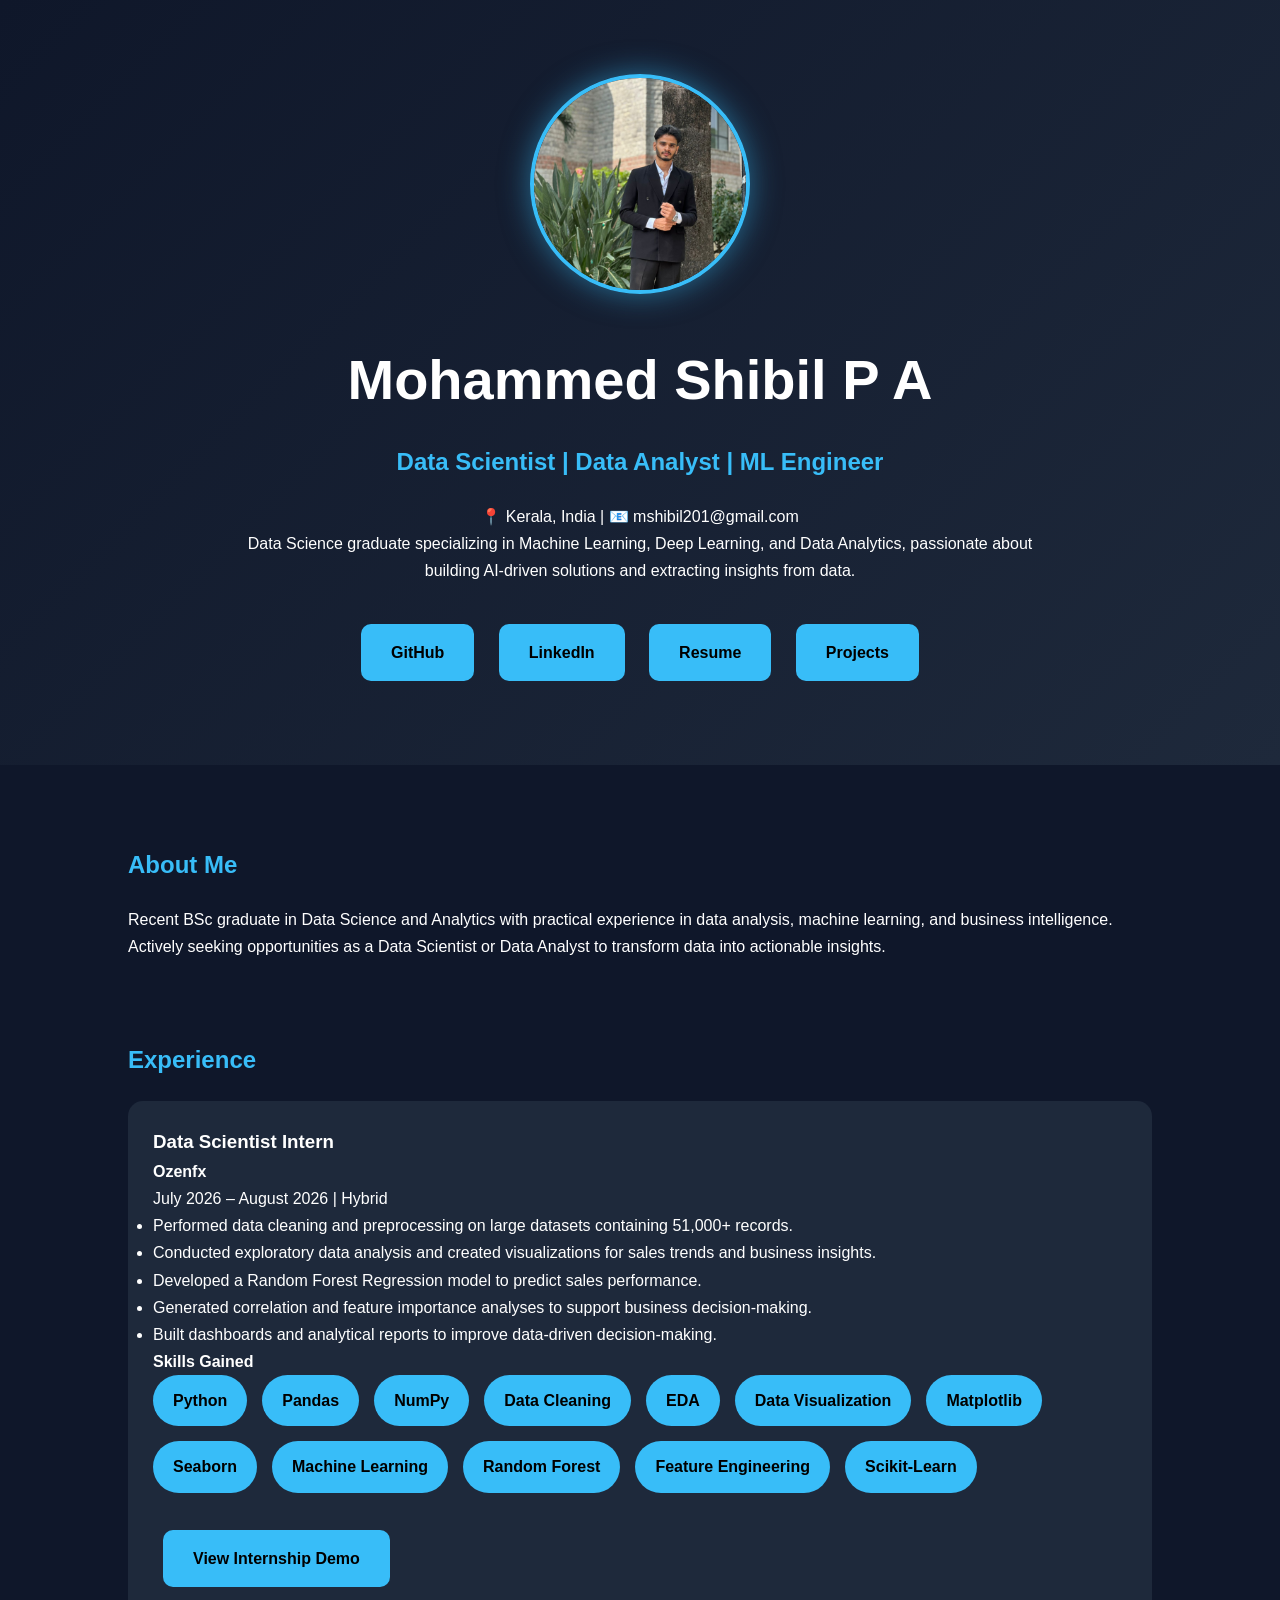
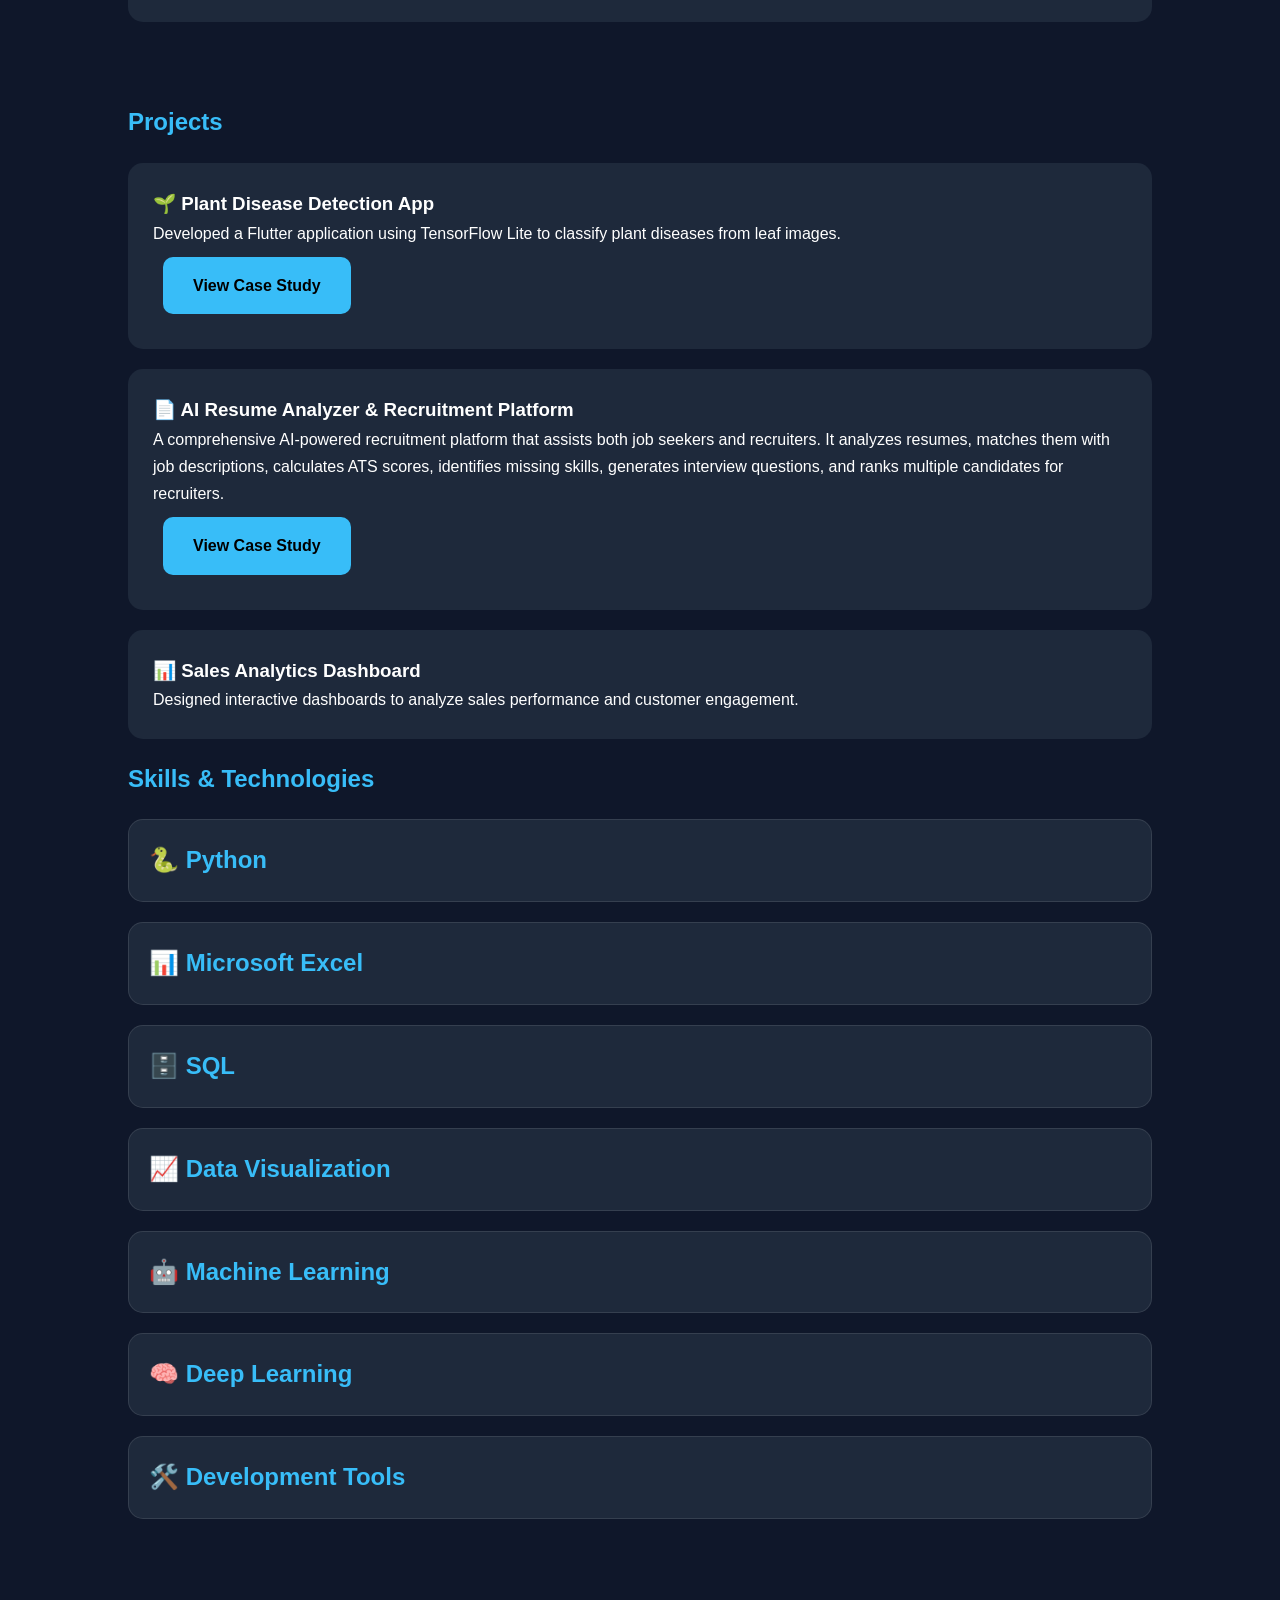
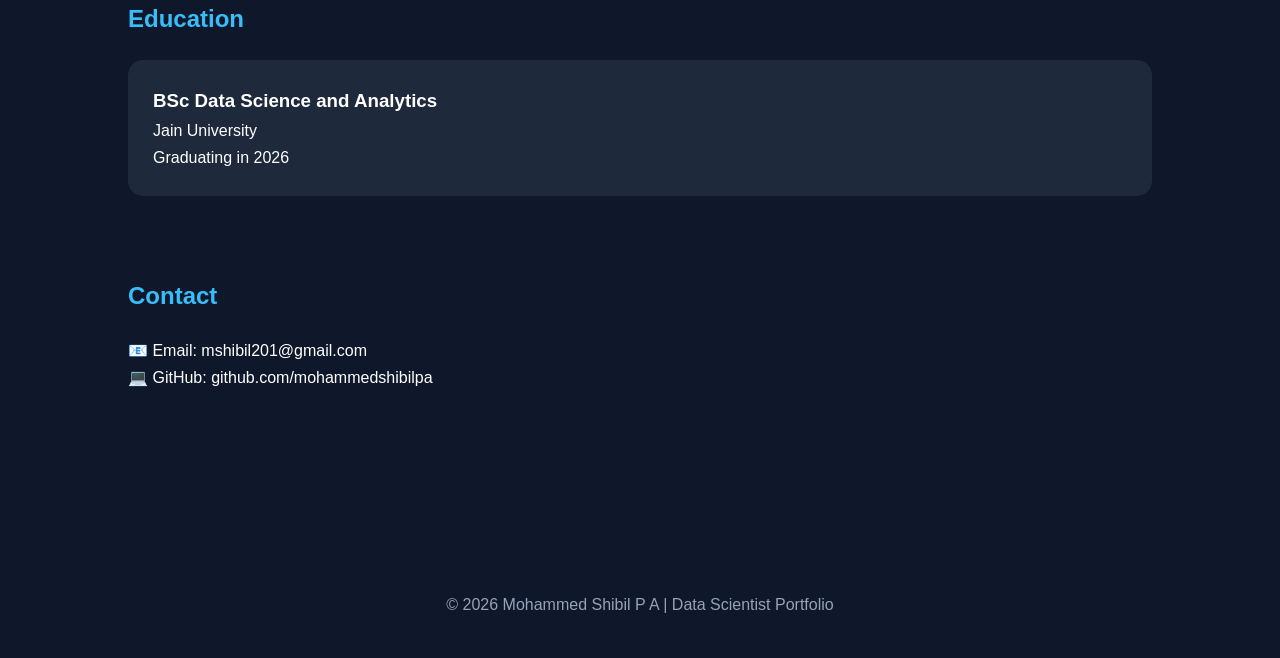
==== index.html @ 12a9d1f1 "index.html" ====
<!DOCTYPE html>
<html lang="en">
<head>
    <meta charset="UTF-8">
    <meta name="viewport" content="width=device-width, initial-scale=1.0">
    <title>Mohammed Shibil | Data Scientist</title>
    <link rel="stylesheet" href="style.css">
</head>
<body>

<header class="hero">
    <div class="hero-content">
        <img src="profile.jpeg" alt="Mohammed Shibil" class="profile-pic">
        <h1>Mohammed Shibil P A</h1>
        <h2>Data Scientist | Data Analyst | ML Engineer</h2>
        <p>📍 Kerala, India | 📧 mshibil201@gmail.com</p>

        <p>
            Data Science graduate specializing in Machine Learning, Deep Learning, and Data Analytics, passionate
            about building AI-driven solutions and extracting insights from data.
        </p>

        <div class="buttons">
            <a href="https://github.com/mohammedshibilpa" target="_blank" class="btn">
                GitHub
            </a>

            <a href="https://linkedin.com" target="_blank" class="btn">
                LinkedIn
            </a>

            <a href="Mohammed_Shibil_P_A_Resume.pdf" target="_blank" class="btn">
                Resume
            </a>
            <a href="#projects" class="btn">Projects</a>
        </div>
    </div>
</header>

<div class="container">

<section>
    <h2>About Me</h2>
    <p>
        Recent BSc graduate in Data Science and Analytics with practical
        experience in data analysis, machine learning, and business intelligence.
        Actively seeking opportunities as a Data Scientist or Data Analyst to
        transform data into actionable insights.
    </p>
</section>
<section>
    <h2>Experience</h2>

    <div class="project-card">
        <h3>Data Scientist Intern</h3>
        <p>
            <strong>Ozenfx </strong><br>
            July 2026 – August 2026 | Hybrid
        </p>
        <ul>
            <li>Performed data cleaning and preprocessing on large datasets containing 51,000+ records.</li>
            <li>Conducted exploratory data analysis and created visualizations for sales trends and business insights.</li>
            <li>Developed a Random Forest Regression model to predict sales performance.</li>
            <li>Generated correlation and feature importance analyses to support business decision-making.</li>
            <li>Built dashboards and analytical reports to improve data-driven decision-making.</li>
        </ul>
   <h4>Skills Gained</h4>

        <div class="skills">
            <span class="skill">Python</span>
            <span class="skill">Pandas</span>
            <span class="skill">NumPy</span>
            <span class="skill">Data Cleaning</span>
            <span class="skill">EDA</span>
            <span class="skill">Data Visualization</span>
            <span class="skill">Matplotlib</span>
            <span class="skill">Seaborn</span>
            <span class="skill">Machine Learning</span>
            <span class="skill">Random Forest</span>
            <span class="skill">Feature Engineering</span>
            <span class="skill">Scikit-Learn</span>
        </div>

         <br>

        <a href="Sales_Analytics_Internship_Case_Study.pdf"
           target="_blank"
           class="btn">
           View Internship Demo
        </a>
    </div>
</section>
    <h2>Projects</h2>

    <div class="project-card">
        <h3>🌱 Plant Disease Detection App</h3>
        <p>
            Developed a Flutter application using TensorFlow Lite
            to classify plant diseases from leaf images.
        </p>
        <a href="plant-disease-app.html"
           class="btn">
           View Case Study
        </a>
    </div>

   <div class="project-card">

    <h3>📄 AI Resume Analyzer & Recruitment Platform</h3>

    <p>
        A comprehensive AI-powered recruitment platform that assists both job seekers
        and recruiters. It analyzes resumes, matches them with job descriptions,
        calculates ATS scores, identifies missing skills, generates interview
        questions, and ranks multiple candidates for recruiters.
    </p>

    <a href="ats-resume-analyzer.html" class="btn">
        View Case Study
    </a>

</div>

    <div class="project-card">
        <h3>📊 Sales Analytics Dashboard</h3>
        <p>
            Designed interactive dashboards to analyze sales
            performance and customer engagement.
        </p>
    </div>
</section>

<section id="skills">
    <h2>Skills & Technologies</h2>

    <details class="skill-box">
        <summary>🐍 Python</summary>
        <div class="skill-items">
            <span>Pandas</span>
            <span>NumPy</span>
            <span>Matplotlib</span>
            <span>Seaborn</span>
            <span>Plotly</span>
            <span>Scikit-Learn</span>
            <span>TensorFlow</span>
            <span>Keras</span>
            <span>Joblib</span>
        </div>
    </details>

    <details class="skill-box">
        <summary>📊 Microsoft Excel</summary>
        <div class="skill-items">
            <span>Pivot Tables</span>
            <span>Power Query</span>
            <span>VLOOKUP</span>
            <span>XLOOKUP</span>
            <span>Conditional Formatting</span>
            <span>Dashboards</span>
            <span>Macros</span>
            <span>VBA</span>
        </div>
    </details>

    <details class="skill-box">
        <summary>🗄️ SQL</summary>
        <div class="skill-items">
            <span>MySQL</span>
            <span>PostgreSQL</span>
            <span>Joins</span>
            <span>Subqueries</span>
            <span>Window Functions</span>
            <span>Views</span>
            <span>Stored Procedures</span>
        </div>
    </details>

    <details class="skill-box">
        <summary>📈 Data Visualization</summary>
        <div class="skill-items">
            <span>Tableau</span>
            <span>Power BI</span>
            <span>Plotly</span>
            <span>Matplotlib</span>
            <span>Seaborn</span>
        </div>
    </details>

    <details class="skill-box">
        <summary>🤖 Machine Learning</summary>
        <div class="skill-items">
            <span>Regression</span>
            <span>Classification</span>
            <span>Random Forest</span>
            <span>K-Means</span>
            <span>PCA</span>
            <span>Feature Engineering</span>
            <span>Model Evaluation</span>
        </div>
    </details>

    <details class="skill-box">
        <summary>🧠 Deep Learning</summary>
        <div class="skill-items">
            <span>TensorFlow</span>
            <span>Keras</span>
            <span>CNN</span>
            <span>Transfer Learning</span>
            <span>TFLite</span>
        </div>
    </details>

    <details class="skill-box">
        <summary>🛠️ Development Tools</summary>
        <div class="skill-items">
            <span>Git</span>
            <span>GitHub</span>
            <span>Jupyter Notebook</span>
            <span>VS Code</span>
            <span>Flutter</span>
            <span>Google Colab</span>
        </div>
    </details>
</section>

<section>
    <h2>Education</h2>

    <div class="project-card">
        <h3>BSc Data Science and Analytics</h3>
        <p>Jain University</p>
        <p>Graduating in 2026</p>
    </div>
</section>

<section>
    <h2>Contact</h2>

    <p>📧 Email: mshibil201@gmail.com</p>
    <p>💻 GitHub: github.com/mohammedshibilpa</p>
</section>

</div>

<footer>
    © 2026 Mohammed Shibil P A | Data Scientist Portfolio
</footer>

</body>
</html>
---- style.css ----
html{
    scroll-behavior:smooth;
}
*{
    margin:0;
    padding:0;
    box-sizing:border-box;
    font-family:Arial, sans-serif;
}

body{
    background:#0f172a;
    color:white;
    line-height:1.7;
}

.hero{
    min-height:85vh;
    display:flex;
    justify-content:center;
    align-items:center;
    text-align:center;
    padding:40px;
    background:linear-gradient(135deg,#0f172a,#1e293b);
}

.hero-content{
    max-width:800px;
}

.profile-pic{
    width:220px;
    height:220px;
    border-radius:50%;
    object-fit:cover;
    margin-bottom:30px;
    border:4px solid #38bdf8;
    box-shadow:0 0 30px rgba(56,189,248,0.5);
}
h1{
    font-size:3.5rem;
    margin-bottom:15px;
}

h2{
    color:#38bdf8;
    margin-bottom:20px;
}

.container{
    width:80%;
    margin:auto;
    padding:80px 0;
}

section{
    margin-bottom:80px;
}

.project-card{
    background:#1e293b;
    padding:25px;
    border-radius:15px;
    margin-bottom:20px;
    transition:0.3s;
}

.project-card:hover{
    transform:translateY(-10px);
}
.project-image{
    width:100%;
    max-width:350px;
    border-radius:15px;
    margin-top:20px;
    margin-right:20px;
}

.skills{
    display:flex;
    flex-wrap:wrap;
    gap:15px;
}

.skill{
    background:#38bdf8;
    color:black;
    padding:12px 20px;
    border-radius:30px;
    font-weight:bold;
}
.skill-box{
    background:#1e293b;
    border-radius:15px;
    padding:20px;
    margin-bottom:20px;
    border:1px solid rgba(255,255,255,0.1);
}

.skill-box summary{
    font-size:24px;
    font-weight:600;
    color:#38bdf8;
    cursor:pointer;
    list-style:none;
}

.skill-box summary::-webkit-details-marker{
    display:none;
}

.skill-items{
    margin-top:20px;
    display:flex;
    flex-wrap:wrap;
    gap:12px;
}

.skill-items span{
    display:inline-block;
    background:#38bdf8;
    color:#0f172a;
    padding:10px 18px;
    border-radius:30px;
    font-weight:600;
    font-size:14px;
    transition:all 0.3s ease;
}

.skill-items span:hover{
    transform:translateY(-3px);
    box-shadow:0 5px 15px rgba(56,189,248,0.4);
}
.buttons{
    margin-top:30px;
}

.btn{
    display:inline-block;
    background:#38bdf8;
    color:black;
    padding:15px 30px;
    border-radius:10px;
    text-decoration:none;
    font-weight:bold;
    margin:10px;
}

footer{
    text-align:center;
    padding:40px;
    color:#94a3b8;
}

@media(max-width:768px){
    h1{
        font-size:2.5rem;
    }

    .container{
        width:90%;
    }

    .profile-pic{
        width:140px;
        height:140px;
    }
}
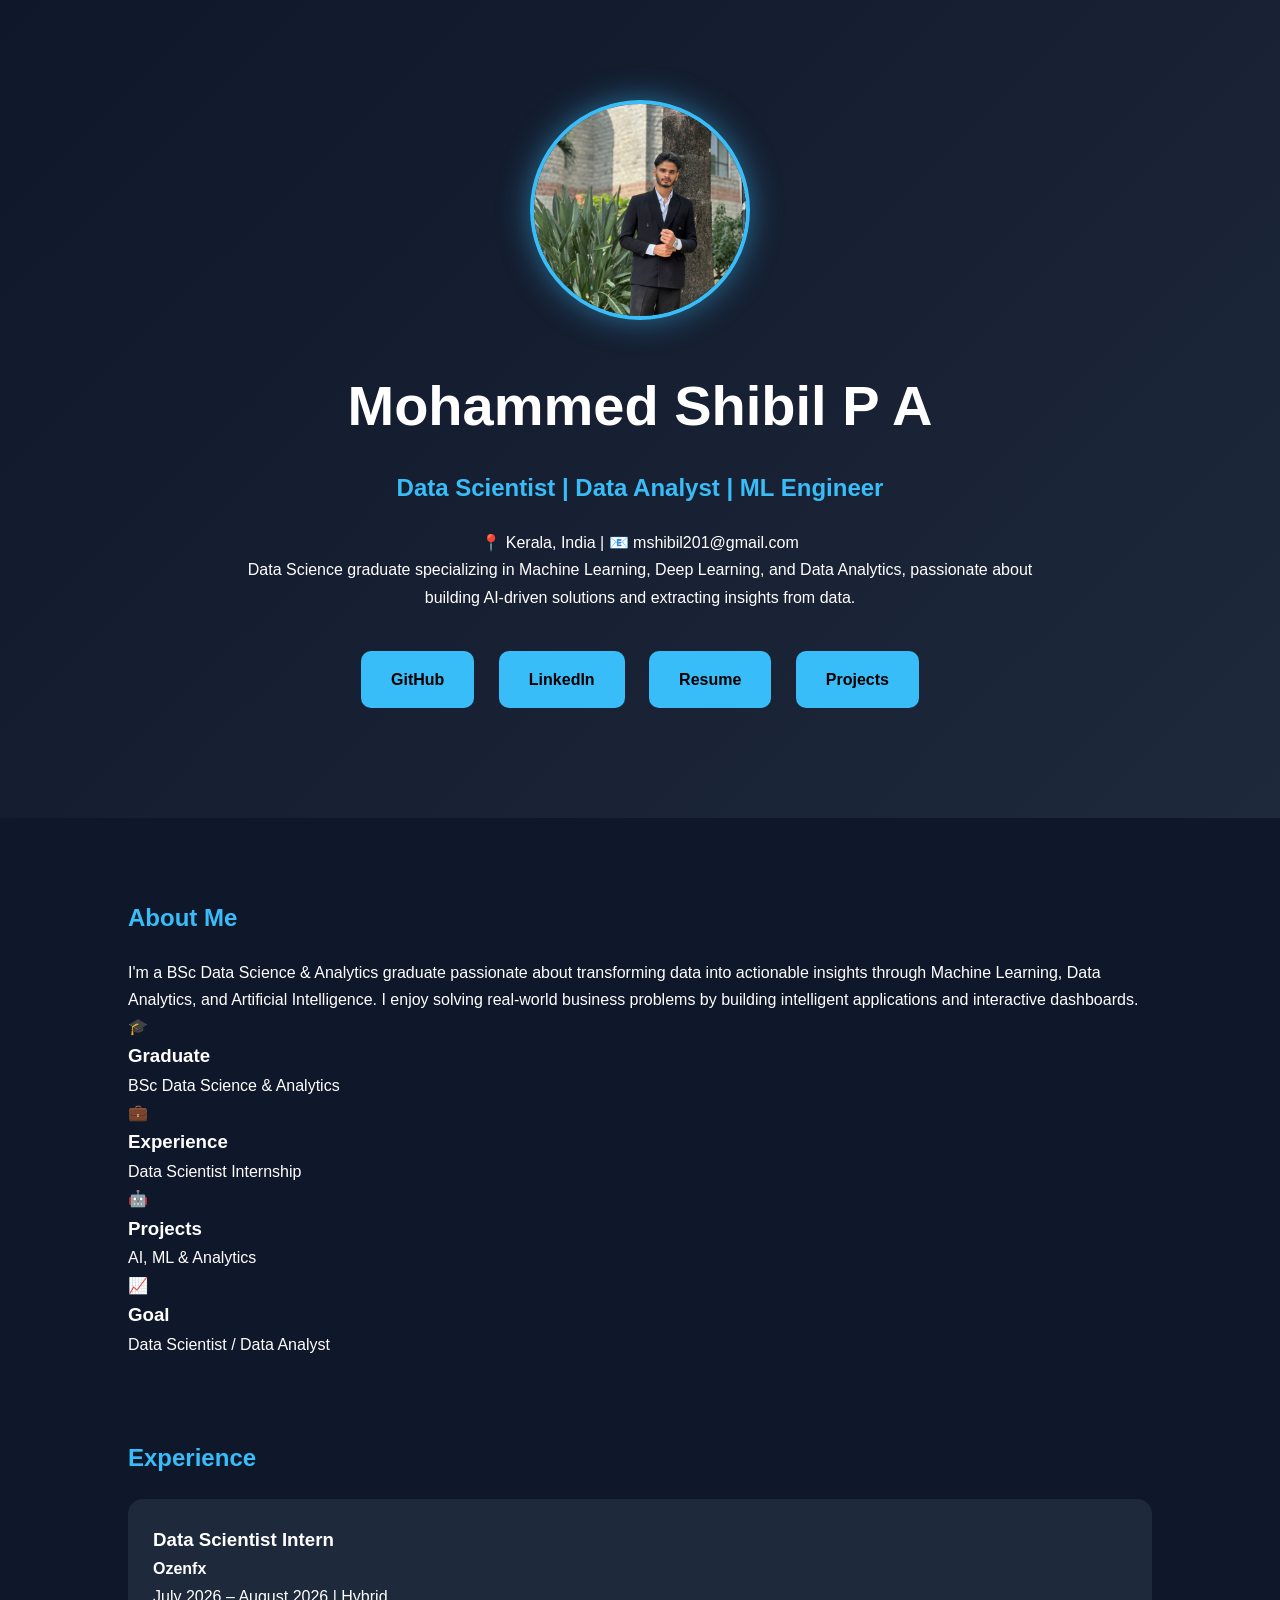
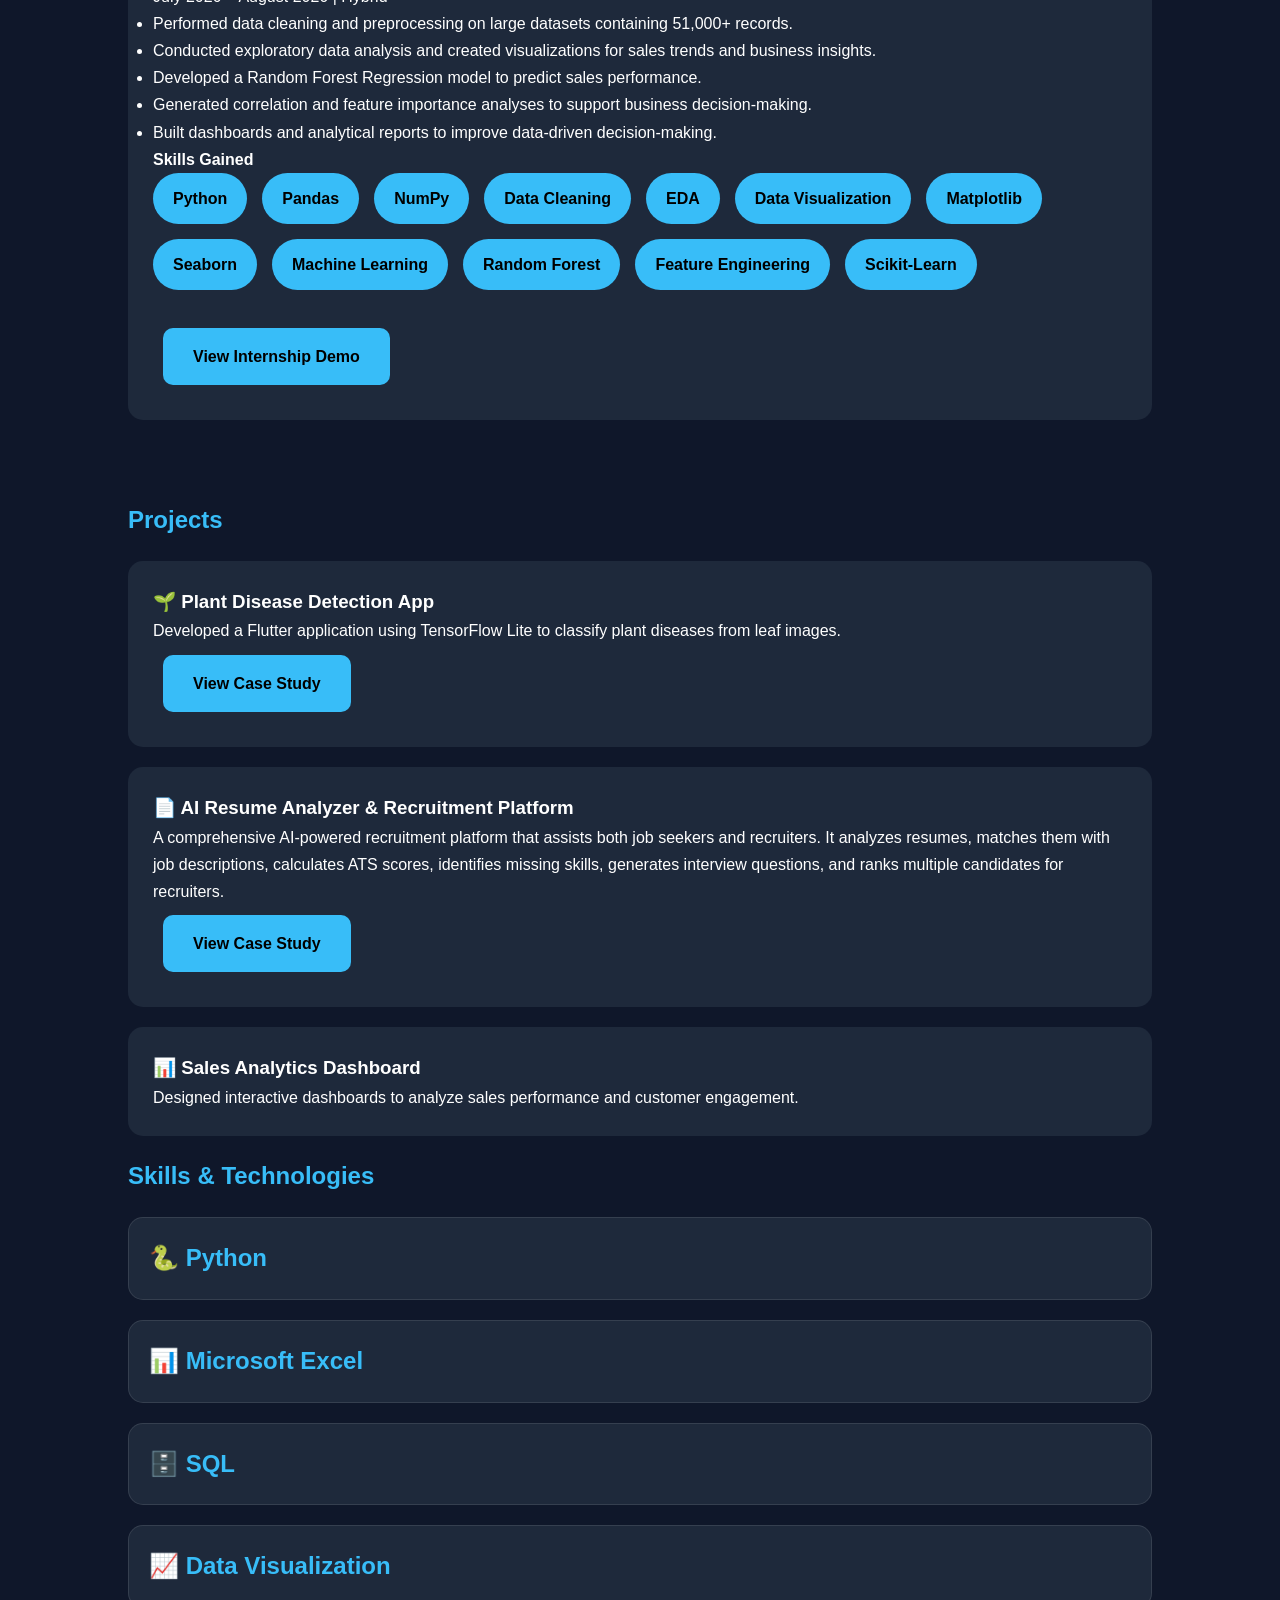
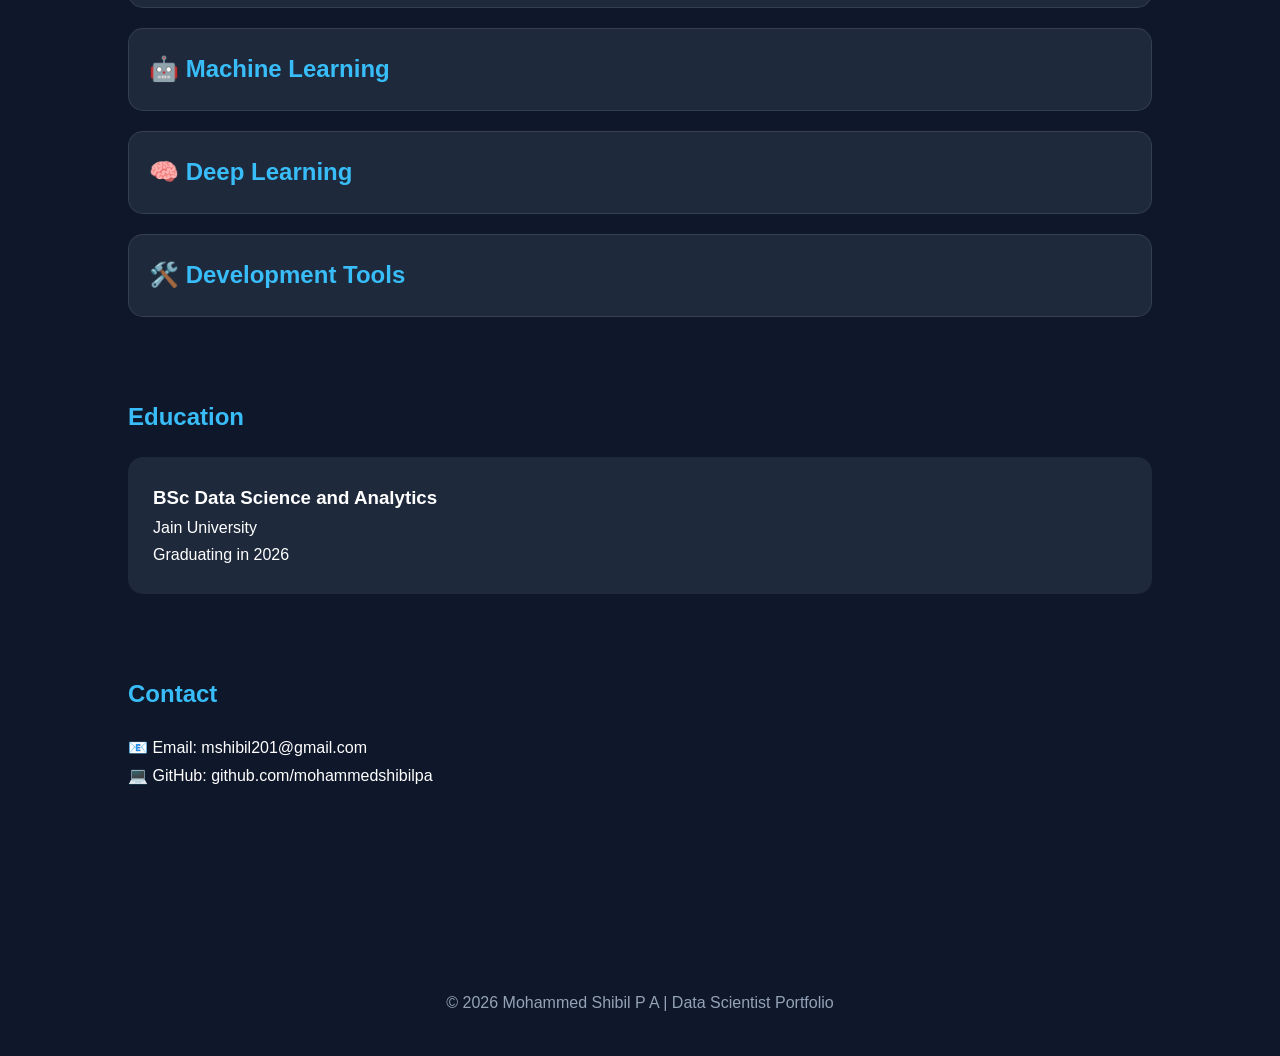
==== commit b46ea75b: "Update index.html" ====
--- a/index.html
+++ b/index.html
@@ -39,14 +39,48 @@
 
 <div class="container">
 
-<section>
+<section id="about">
     <h2>About Me</h2>
-    <p>
-        Recent BSc graduate in Data Science and Analytics with practical
-        experience in data analysis, machine learning, and business intelligence.
-        Actively seeking opportunities as a Data Scientist or Data Analyst to
-        transform data into actionable insights.
-    </p>
+
+    <div class="about-card">
+
+        <p class="about-text">
+            I'm a <span>BSc Data Science & Analytics graduate</span> passionate
+            about transforming data into actionable insights through
+            Machine Learning, Data Analytics, and Artificial Intelligence.
+            I enjoy solving real-world business problems by building
+            intelligent applications and interactive dashboards.
+        </p>
+
+        <div class="about-highlights">
+
+            <div class="highlight">
+                🎓
+                <h3>Graduate</h3>
+                <p>BSc Data Science & Analytics</p>
+            </div>
+
+            <div class="highlight">
+                💼
+                <h3>Experience</h3>
+                <p>Data Scientist Internship</p>
+            </div>
+
+            <div class="highlight">
+                🤖
+                <h3>Projects</h3>
+                <p>AI, ML & Analytics</p>
+            </div>
+
+            <div class="highlight">
+                📈
+                <h3>Goal</h3>
+                <p>Data Scientist / Data Analyst</p>
+            </div>
+
+        </div>
+
+    </div>
 </section>
 <section>
     <h2>Experience</h2>
--- a/style.css
+++ b/style.css
@@ -15,12 +15,12 @@
 }
 
 .hero{
-    min-height:85vh;
+    min-height:60vh;
     display:flex;
     justify-content:center;
     align-items:center;
     text-align:center;
-    padding:40px;
+    padding:100px 40px;
     background:linear-gradient(135deg,#0f172a,#1e293b);
 }
 
@@ -69,13 +69,13 @@
     transform:translateY(-10px);
 }
 .project-image{
-    width:100%;
-    max-width:350px;
+    width:90%;
+    max-width:900px;
     border-radius:15px;
-    margin-top:20px;
-    margin-right:20px;
+    display:block;
+    margin:25px auto;
+    box-shadow:0 0 25px rgba(0,0,0,0.4);
 }
-
 .skills{
     display:flex;
     flex-wrap:wrap;
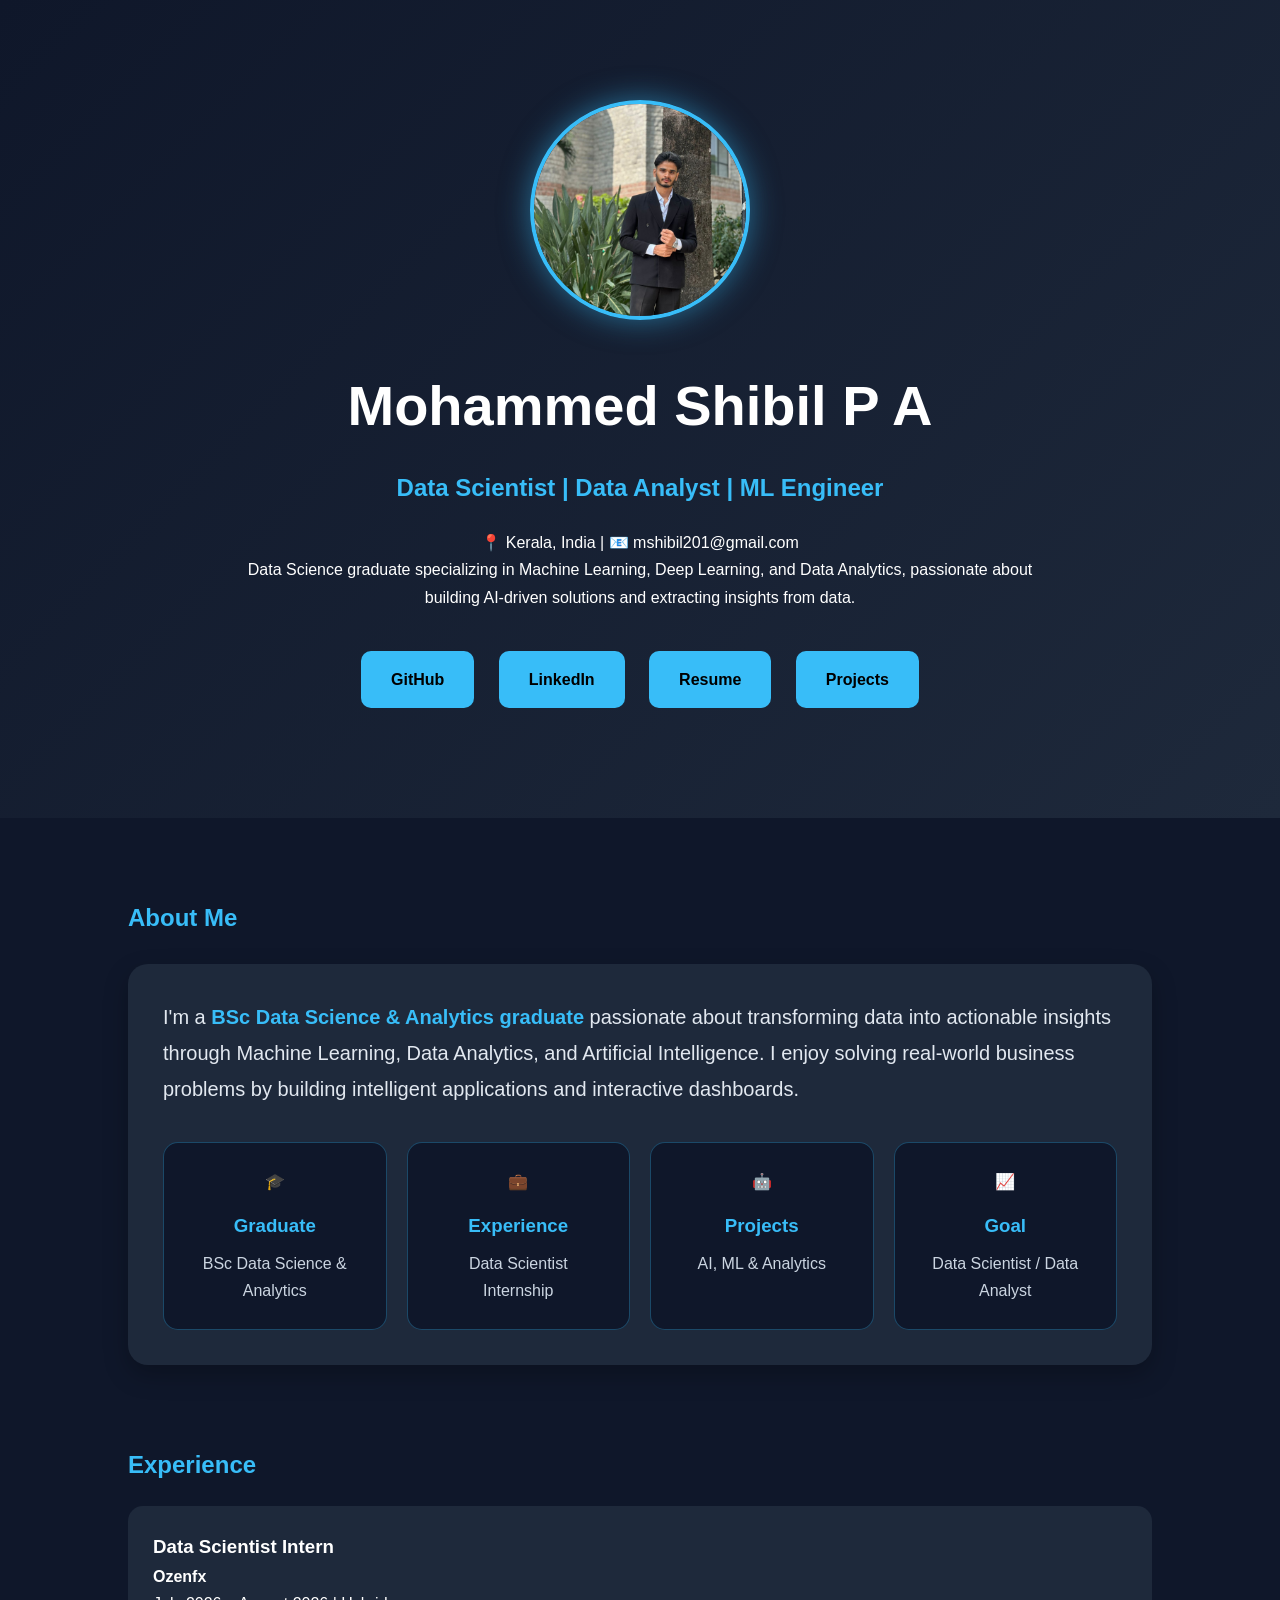
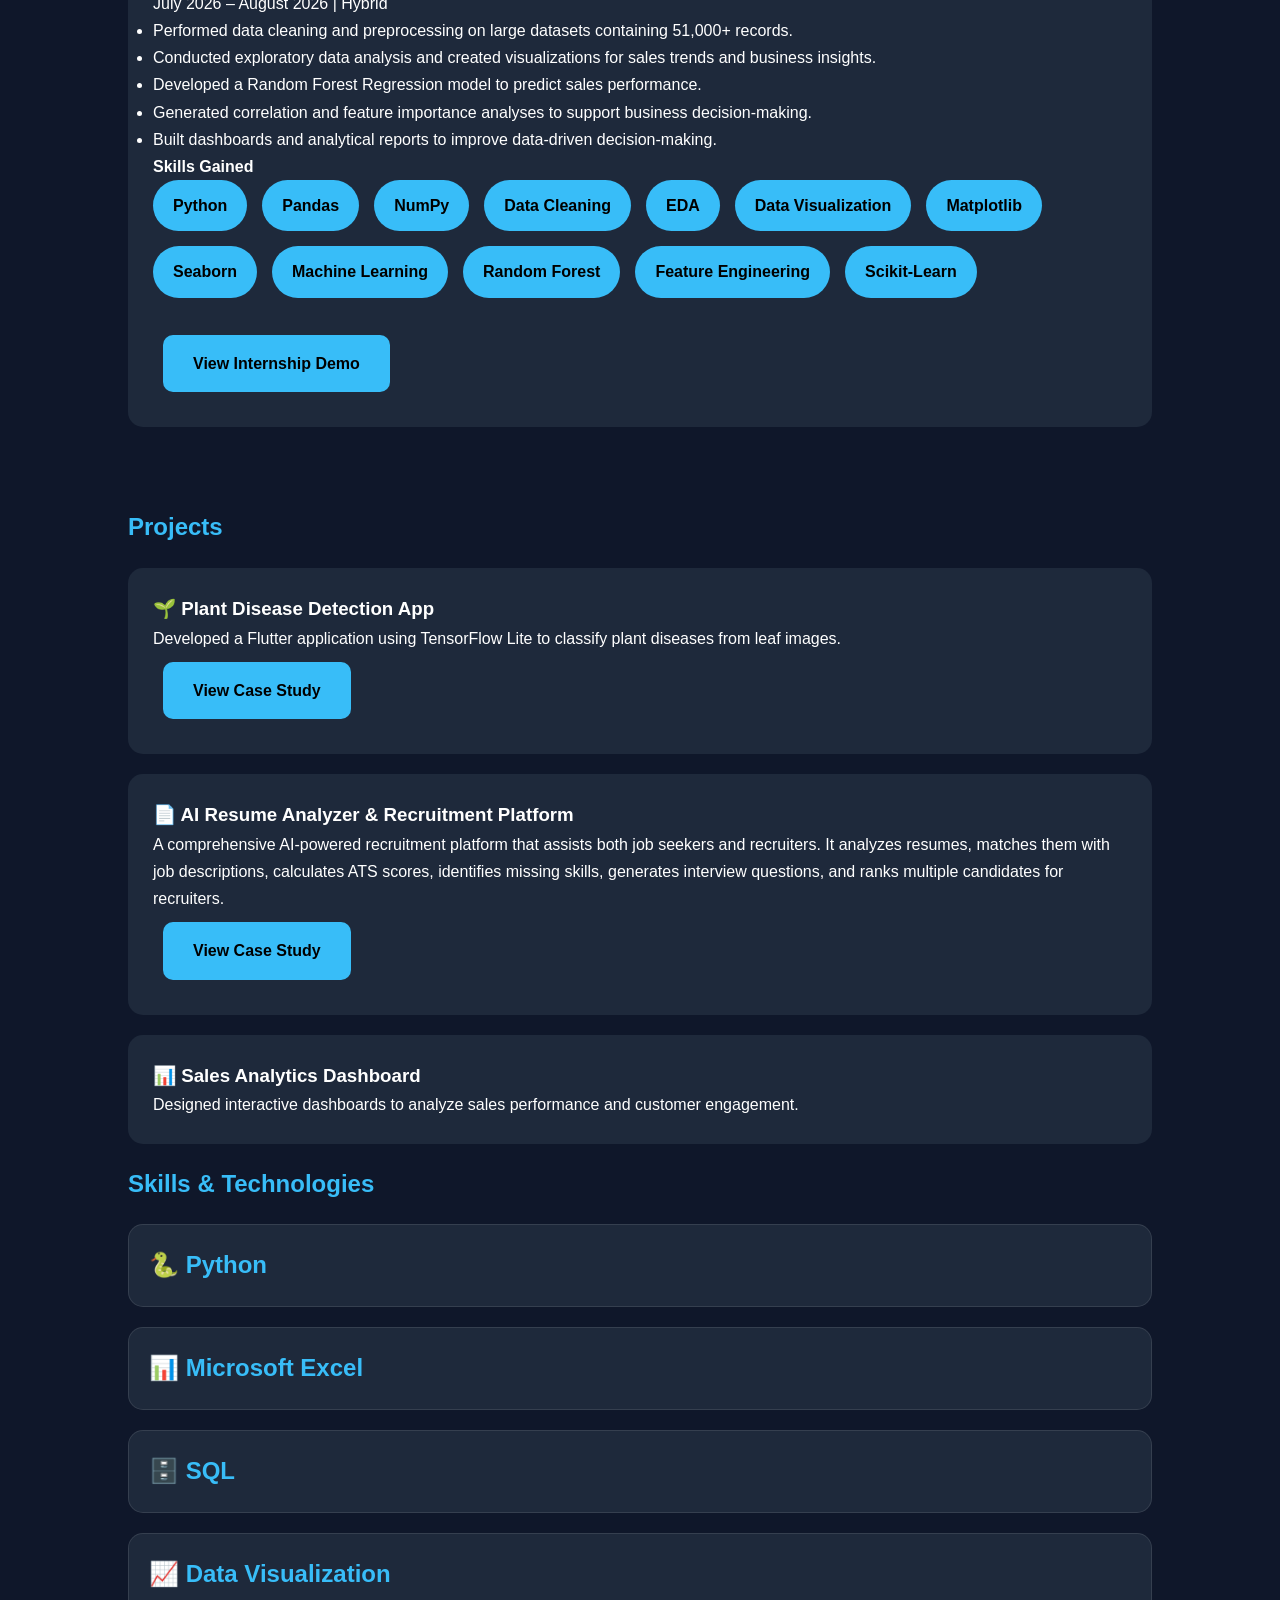
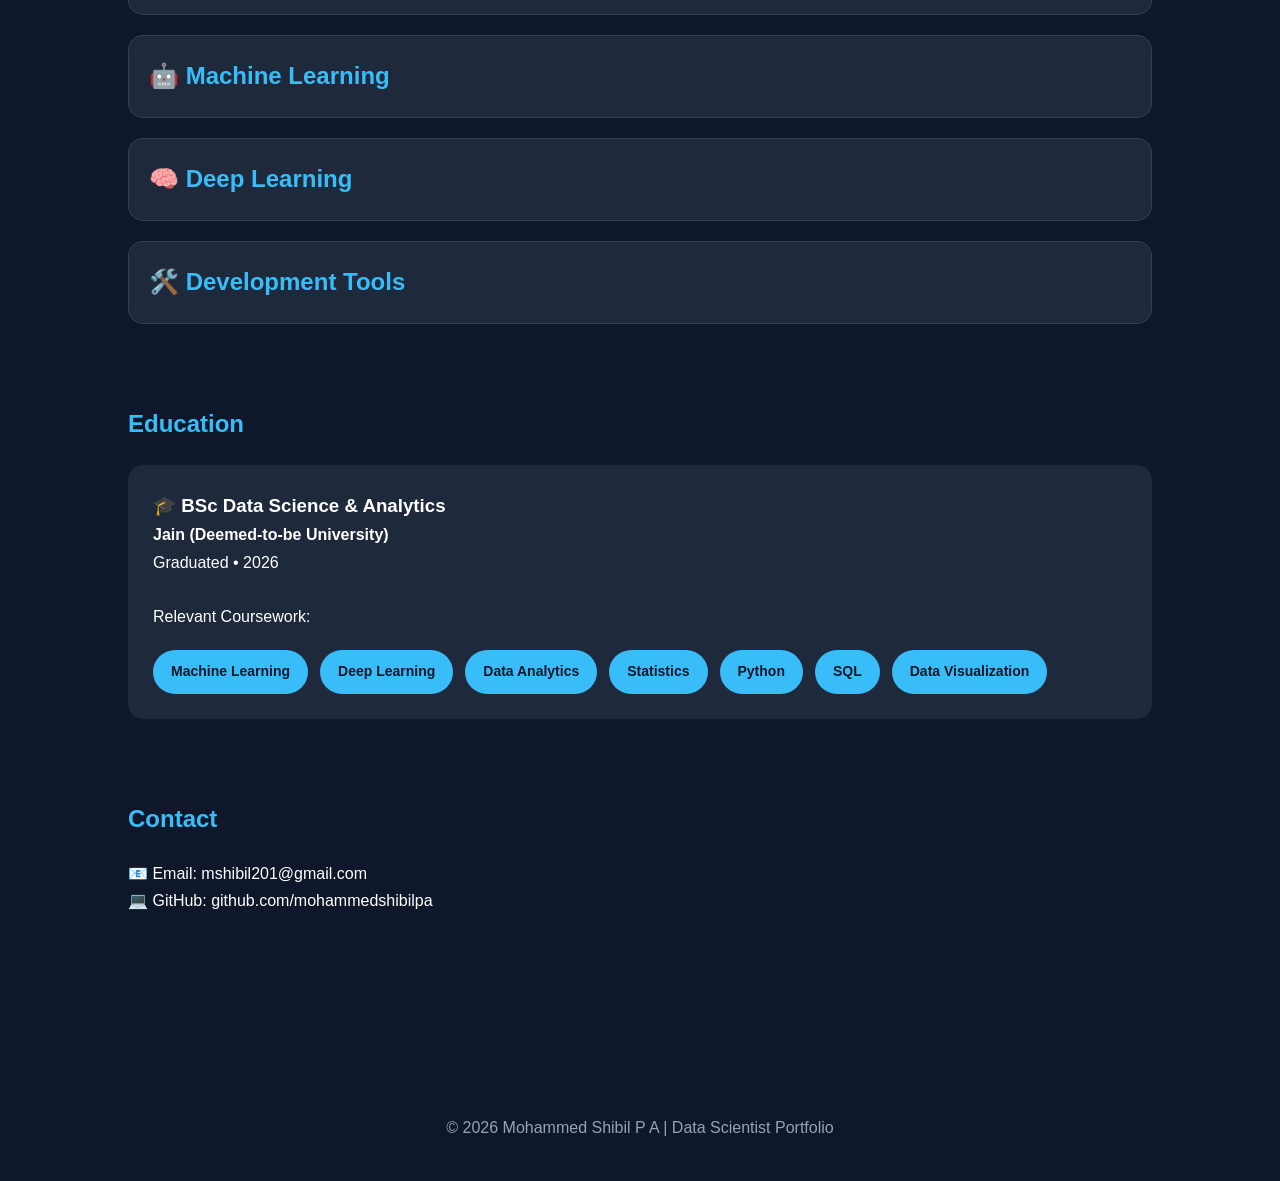
==== commit 1a8caf13: "Update index.html" ====
--- a/index.html
+++ b/index.html
@@ -257,14 +257,36 @@
     </details>
 </section>
 
-<section>
+<section id="education">
     <h2>Education</h2>
 
     <div class="project-card">
-        <h3>BSc Data Science and Analytics</h3>
-        <p>Jain University</p>
-        <p>Graduating in 2026</p>
-    </div>
+
+        <h3>🎓 BSc Data Science & Analytics</h3>
+
+        <p>
+            <strong>Jain (Deemed-to-be University)</strong><br>
+            Graduated • 2026
+        </p>
+
+        <br>
+
+        <p>
+            Relevant Coursework:
+        </p>
+
+        <div class="skill-items">
+            <span>Machine Learning</span>
+            <span>Deep Learning</span>
+            <span>Data Analytics</span>
+            <span>Statistics</span>
+            <span>Python</span>
+            <span>SQL</span>
+            <span>Data Visualization</span>
+        </div>
+
+    </div>
+
 </section>
 
 <section>
--- a/style.css
+++ b/style.css
@@ -55,6 +55,54 @@
 
 section{
     margin-bottom:80px;
+}
+.about-card{
+    background:#1e293b;
+    border-radius:20px;
+    padding:35px;
+    margin-top:25px;
+    box-shadow:0 10px 25px rgba(0,0,0,.25);
+}
+
+.about-text{
+    font-size:20px;
+    line-height:1.8;
+    color:#e2e8f0;
+}
+
+.about-text span{
+    color:#38bdf8;
+    font-weight:bold;
+}
+
+.about-highlights{
+    margin-top:35px;
+    display:grid;
+    grid-template-columns:repeat(auto-fit,minmax(180px,1fr));
+    gap:20px;
+}
+
+.highlight{
+    background:#0f172a;
+    border:1px solid rgba(56,189,248,.3);
+    border-radius:15px;
+    padding:25px;
+    text-align:center;
+    transition:.3s;
+}
+
+.highlight:hover{
+    transform:translateY(-8px);
+    border-color:#38bdf8;
+}
+
+.highlight h3{
+    margin:15px 0 8px;
+    color:#38bdf8;
+}
+
+.highlight p{
+    color:#cbd5e1;
 }
 
 .project-card{
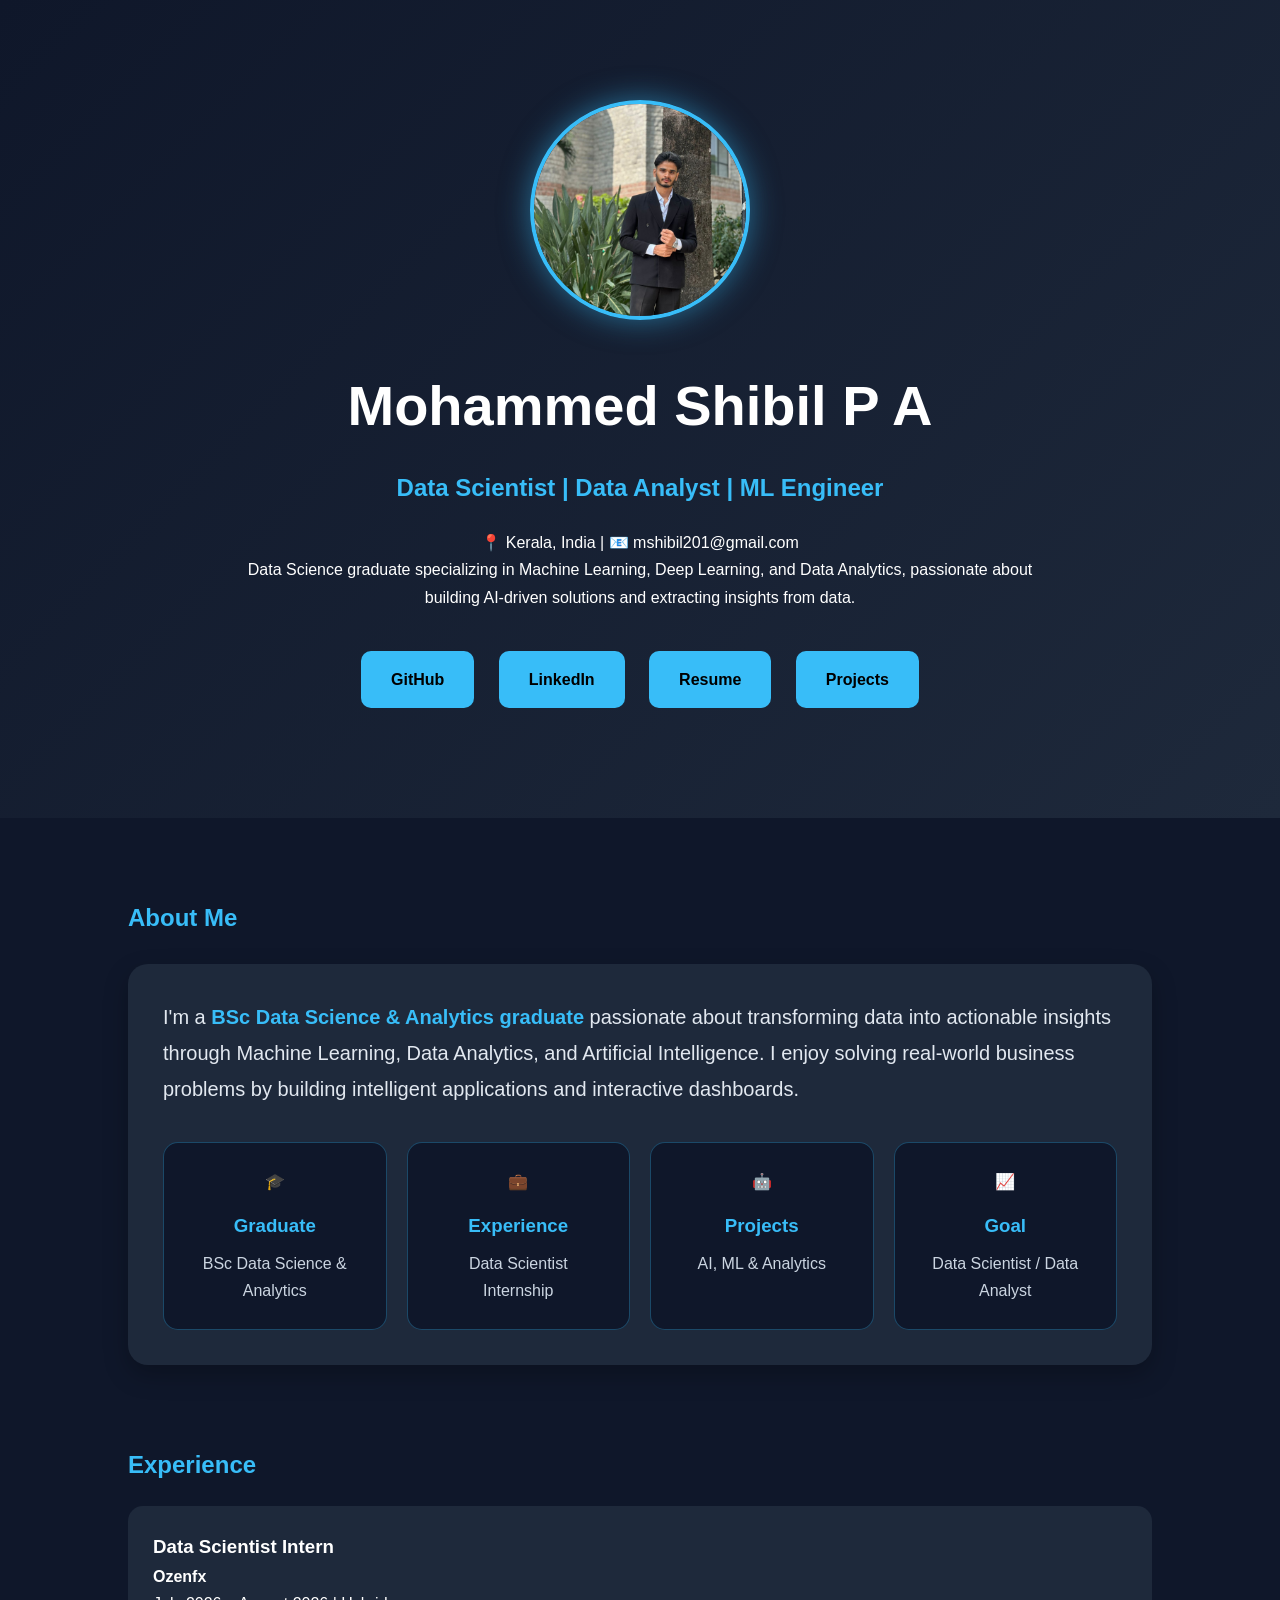
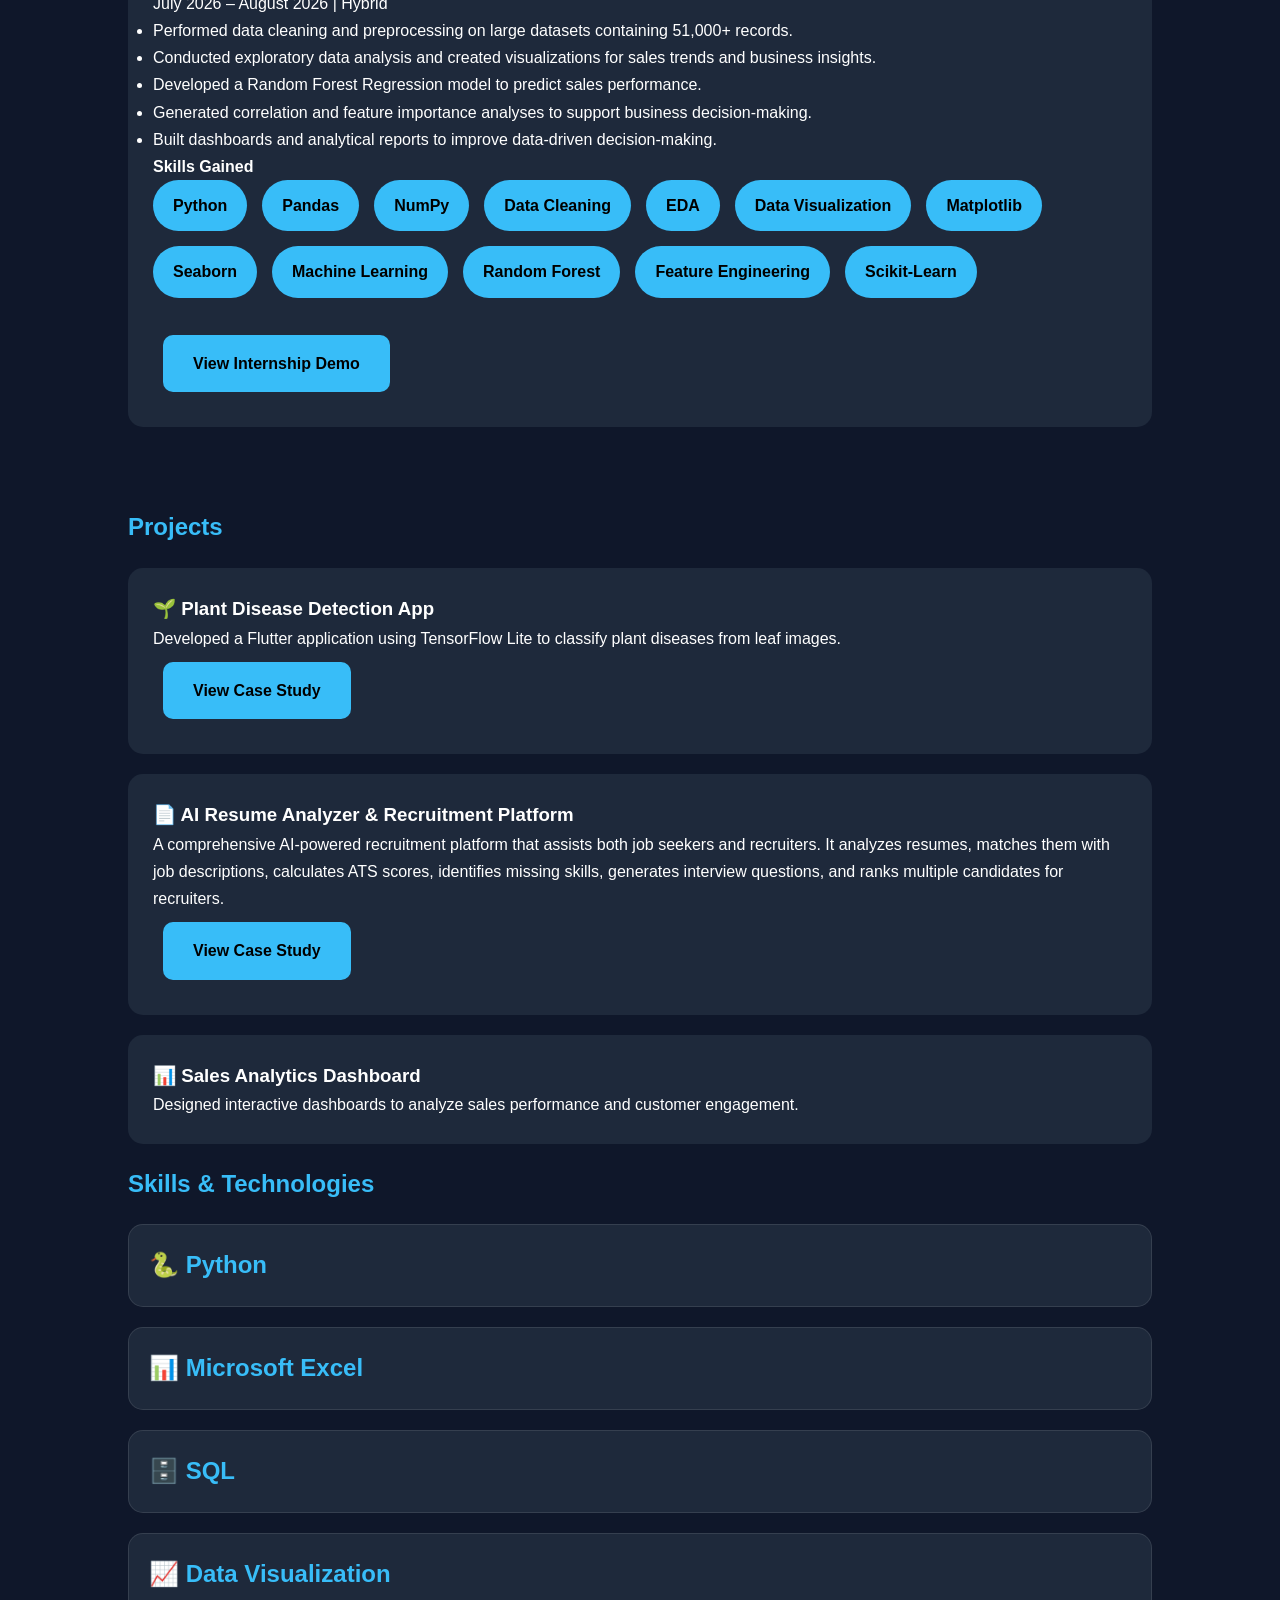
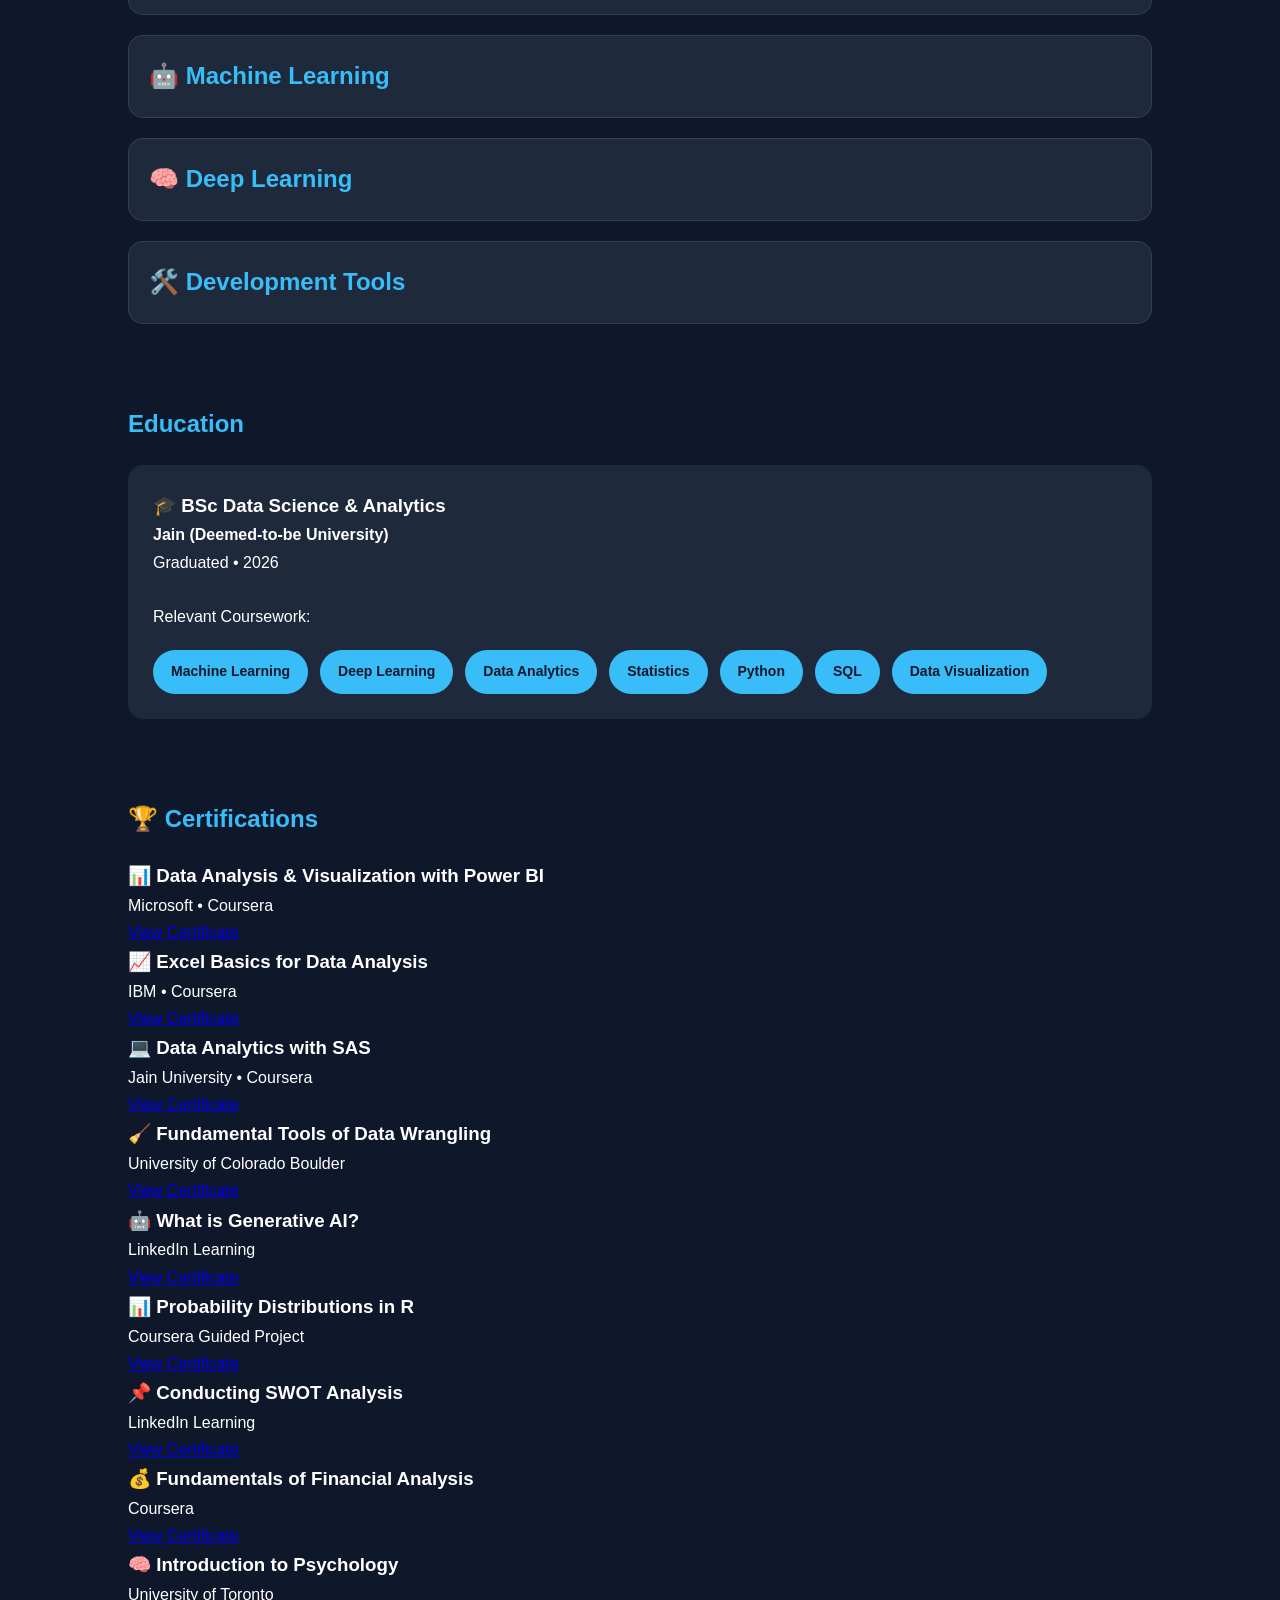
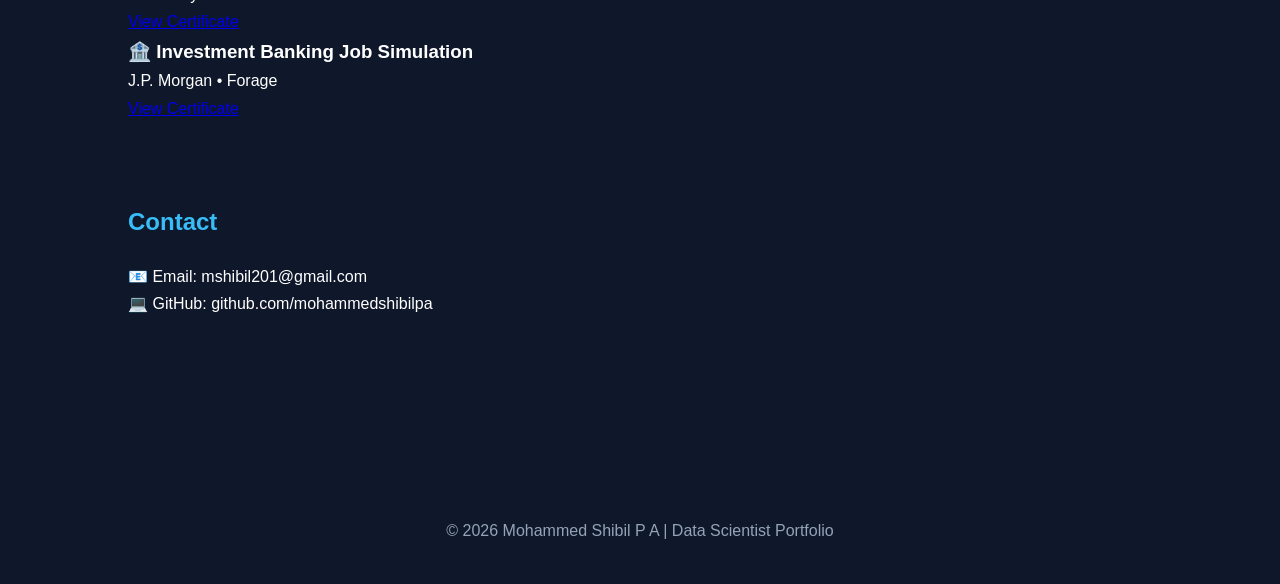
==== commit b01f425c: "Update index.html" ====
--- a/index.html
+++ b/index.html
@@ -288,7 +288,191 @@
     </div>
 
 </section>
-
+<section id="certifications">
+
+<h2>🏆 Certifications</h2>
+
+<div class="cert-grid">
+
+<div class="cert-card">
+<h3>📊 Data Analysis & Visualization with Power BI</h3>
+
+<p>Microsoft • Coursera</p>
+
+<a href="certificates/powerbi.pdf"
+target="_blank"
+class="cert-btn">
+
+View Certificate
+
+</a>
+
+</div>
+
+
+<div class="cert-card">
+
+<h3>📈 Excel Basics for Data Analysis</h3>
+
+<p>IBM • Coursera</p>
+
+<a href="certificates/excel.pdf"
+target="_blank"
+class="cert-btn">
+
+View Certificate
+
+</a>
+
+</div>
+
+
+
+<div class="cert-card">
+
+<h3>💻 Data Analytics with SAS</h3>
+
+<p>Jain University • Coursera</p>
+
+<a href="certificates/sas.pdf"
+target="_blank"
+class="cert-btn">
+
+View Certificate
+
+</a>
+
+</div>
+
+
+
+<div class="cert-card">
+
+<h3>🧹 Fundamental Tools of Data Wrangling</h3>
+
+<p>University of Colorado Boulder</p>
+
+<a href="certificates/wrangling.pdf"
+target="_blank"
+class="cert-btn">
+
+View Certificate
+
+</a>
+
+</div>
+
+
+
+<div class="cert-card">
+
+<h3>🤖 What is Generative AI?</h3>
+
+<p>LinkedIn Learning</p>
+
+<a href="certificates/generative-ai.pdf"
+target="_blank"
+class="cert-btn">
+
+View Certificate
+
+</a>
+
+</div>
+
+
+
+<div class="cert-card">
+
+<h3>📊 Probability Distributions in R</h3>
+
+<p>Coursera Guided Project</p>
+
+<a href="certificates/probability-r.pdf"
+target="_blank"
+class="cert-btn">
+
+View Certificate
+
+</a>
+
+</div>
+
+
+
+<div class="cert-card">
+
+<h3>📌 Conducting SWOT Analysis</h3>
+
+<p>LinkedIn Learning</p>
+
+<a href="certificates/swot.pdf"
+target="_blank"
+class="cert-btn">
+
+View Certificate
+
+</a>
+
+</div>
+
+
+
+<div class="cert-card">
+
+<h3>💰 Fundamentals of Financial Analysis</h3>
+
+<p>Coursera</p>
+
+<a href="certificates/financial-analysis.pdf"
+target="_blank"
+class="cert-btn">
+
+View Certificate
+
+</a>
+
+</div>
+
+
+
+<div class="cert-card">
+
+<h3>🧠 Introduction to Psychology</h3>
+
+<p>University of Toronto</p>
+
+<a href="certificates/psychology.pdf"
+target="_blank"
+class="cert-btn">
+
+View Certificate
+
+</a>
+
+</div>
+
+
+
+<div class="cert-card">
+
+<h3>🏦 Investment Banking Job Simulation</h3>
+
+<p>J.P. Morgan • Forage</p>
+
+<a href="certificates/jpmorgan.pdf"
+target="_blank"
+class="cert-btn">
+
+View Certificate
+
+</a>
+
+</div>
+
+</div>
+
+</section>
 <section>
     <h2>Contact</h2>
 
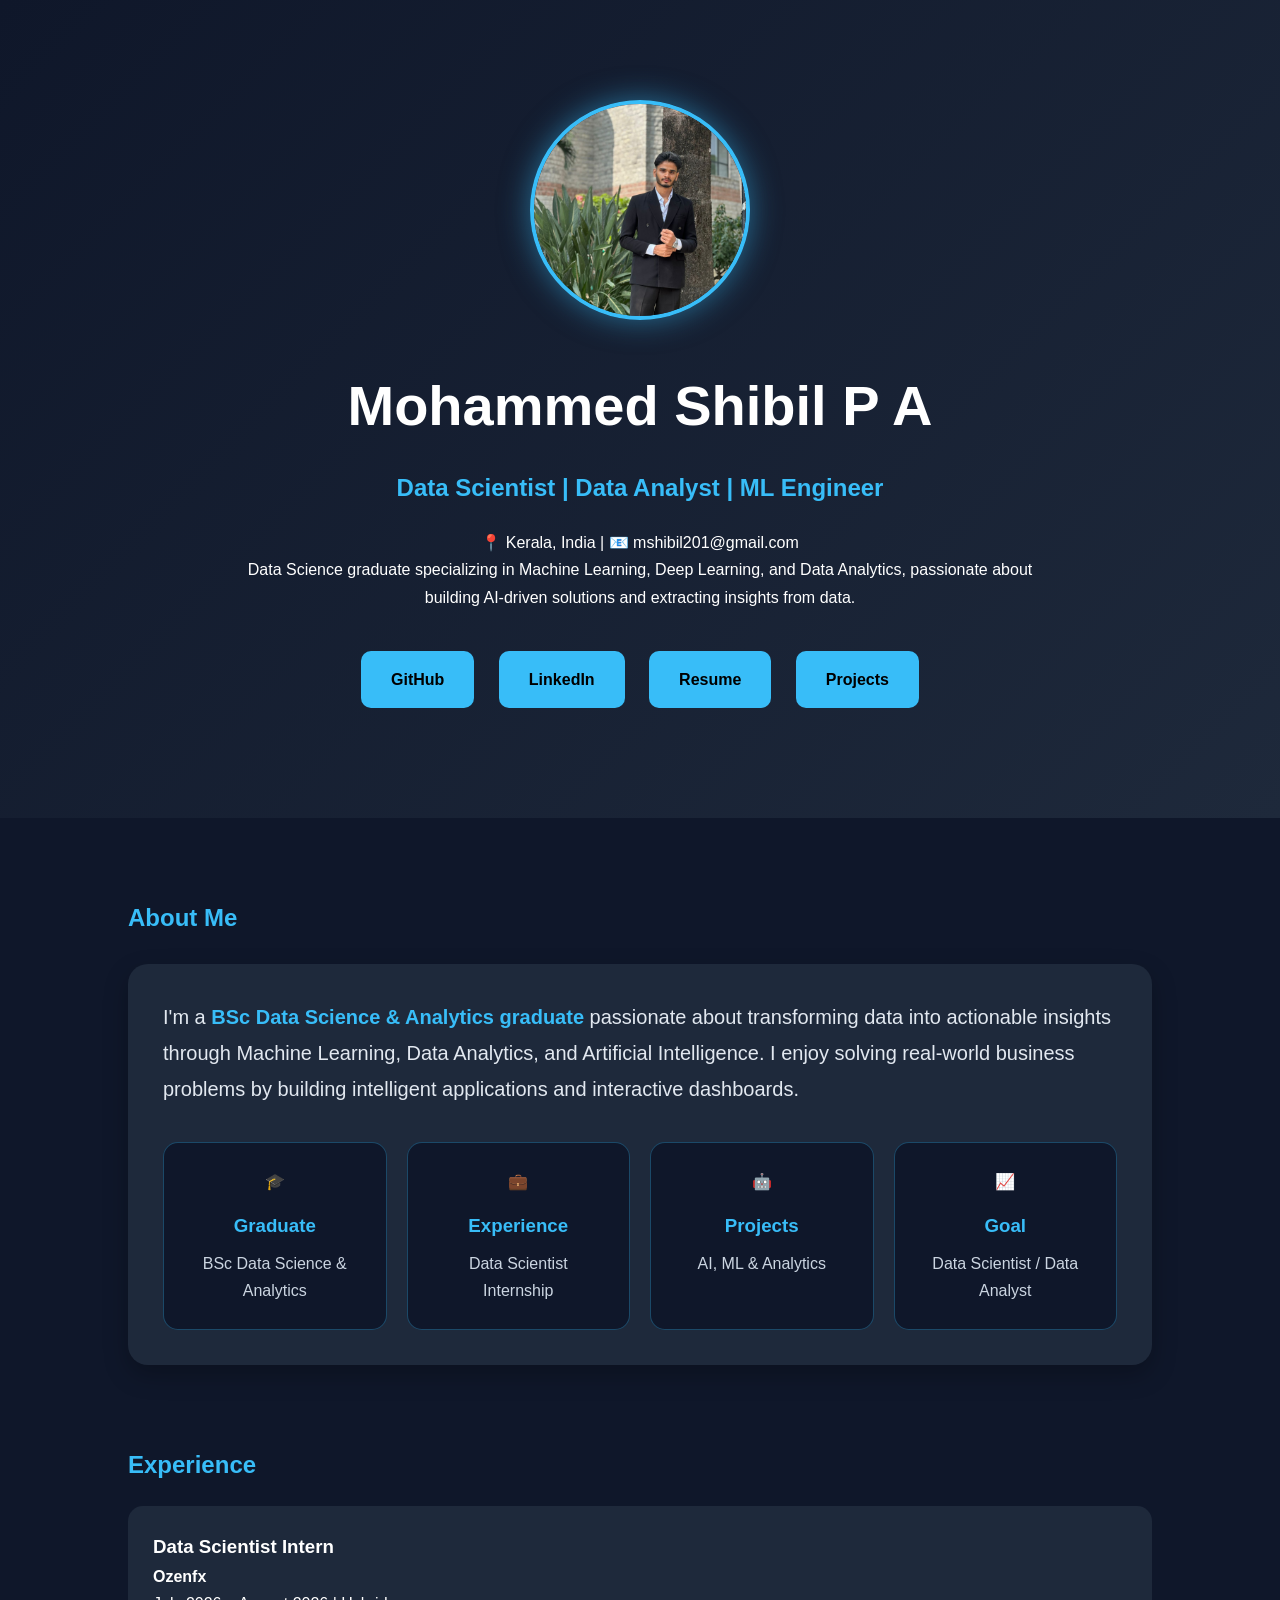
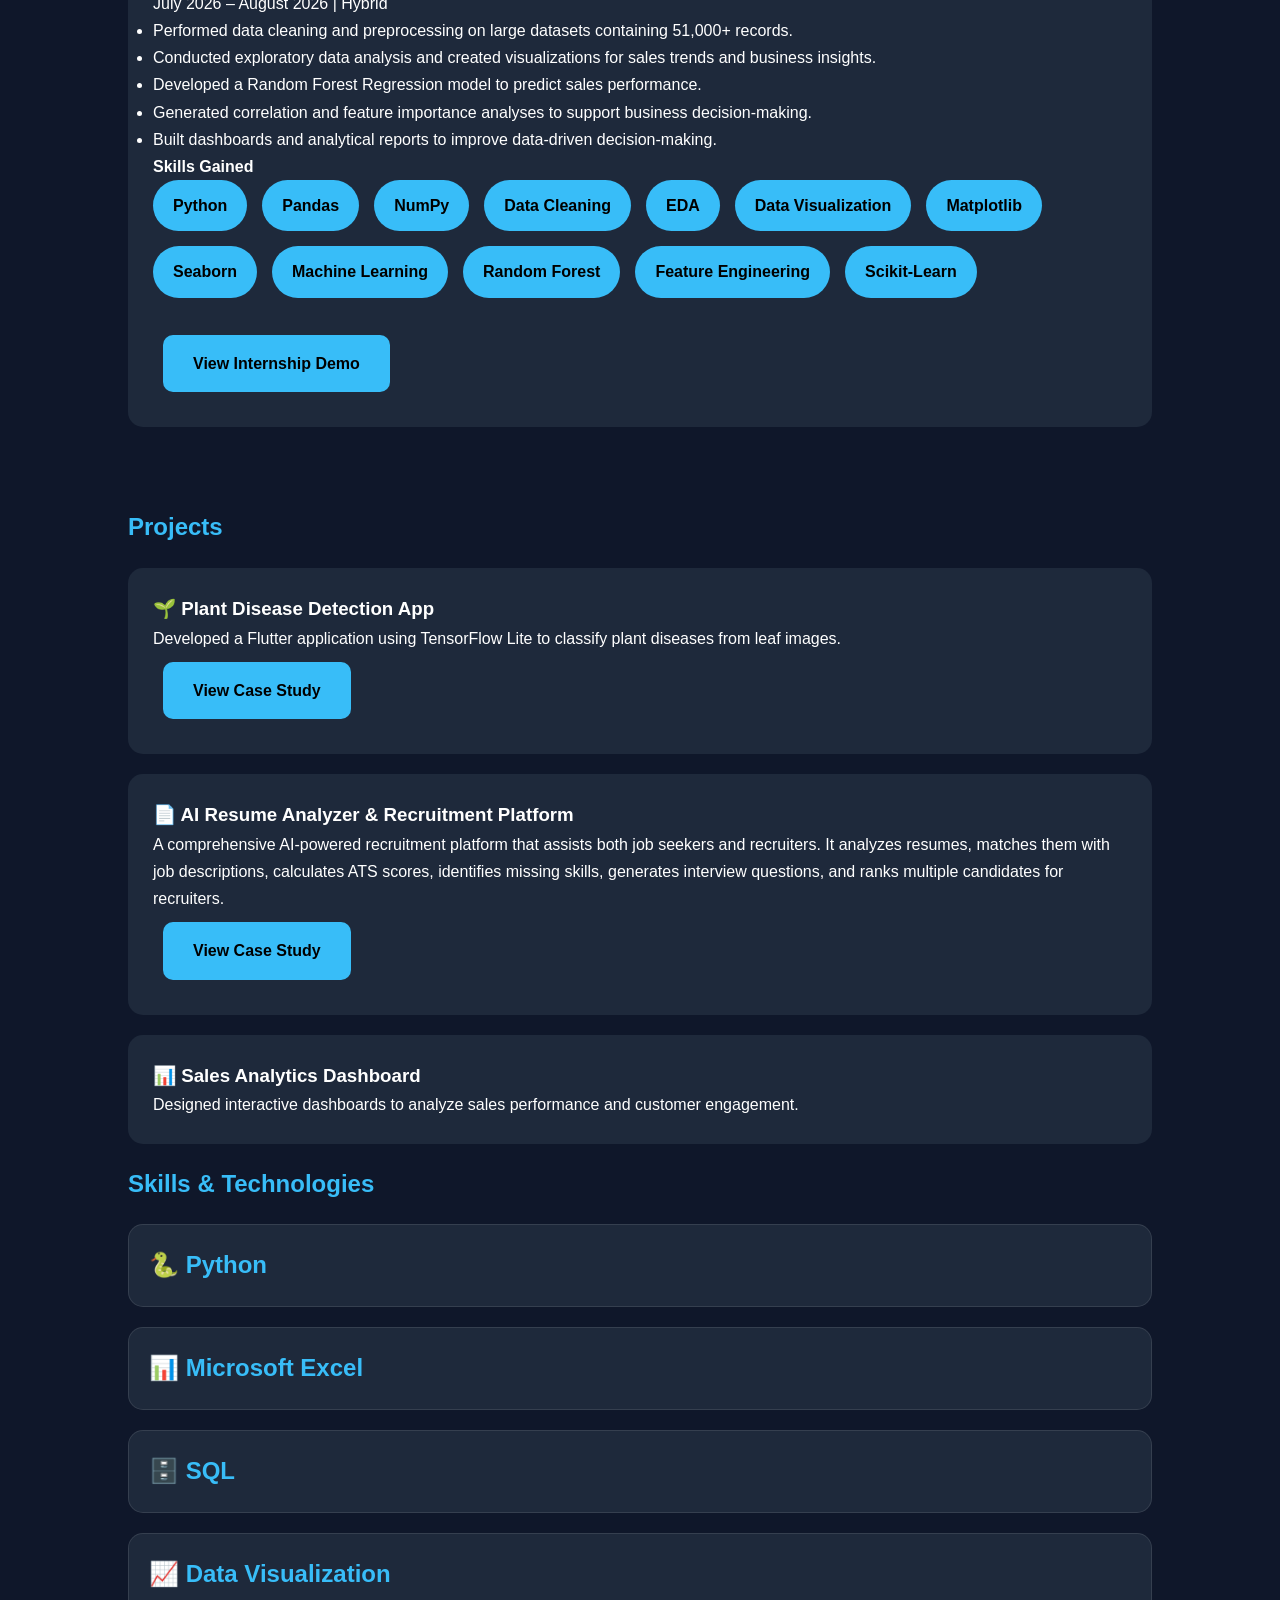
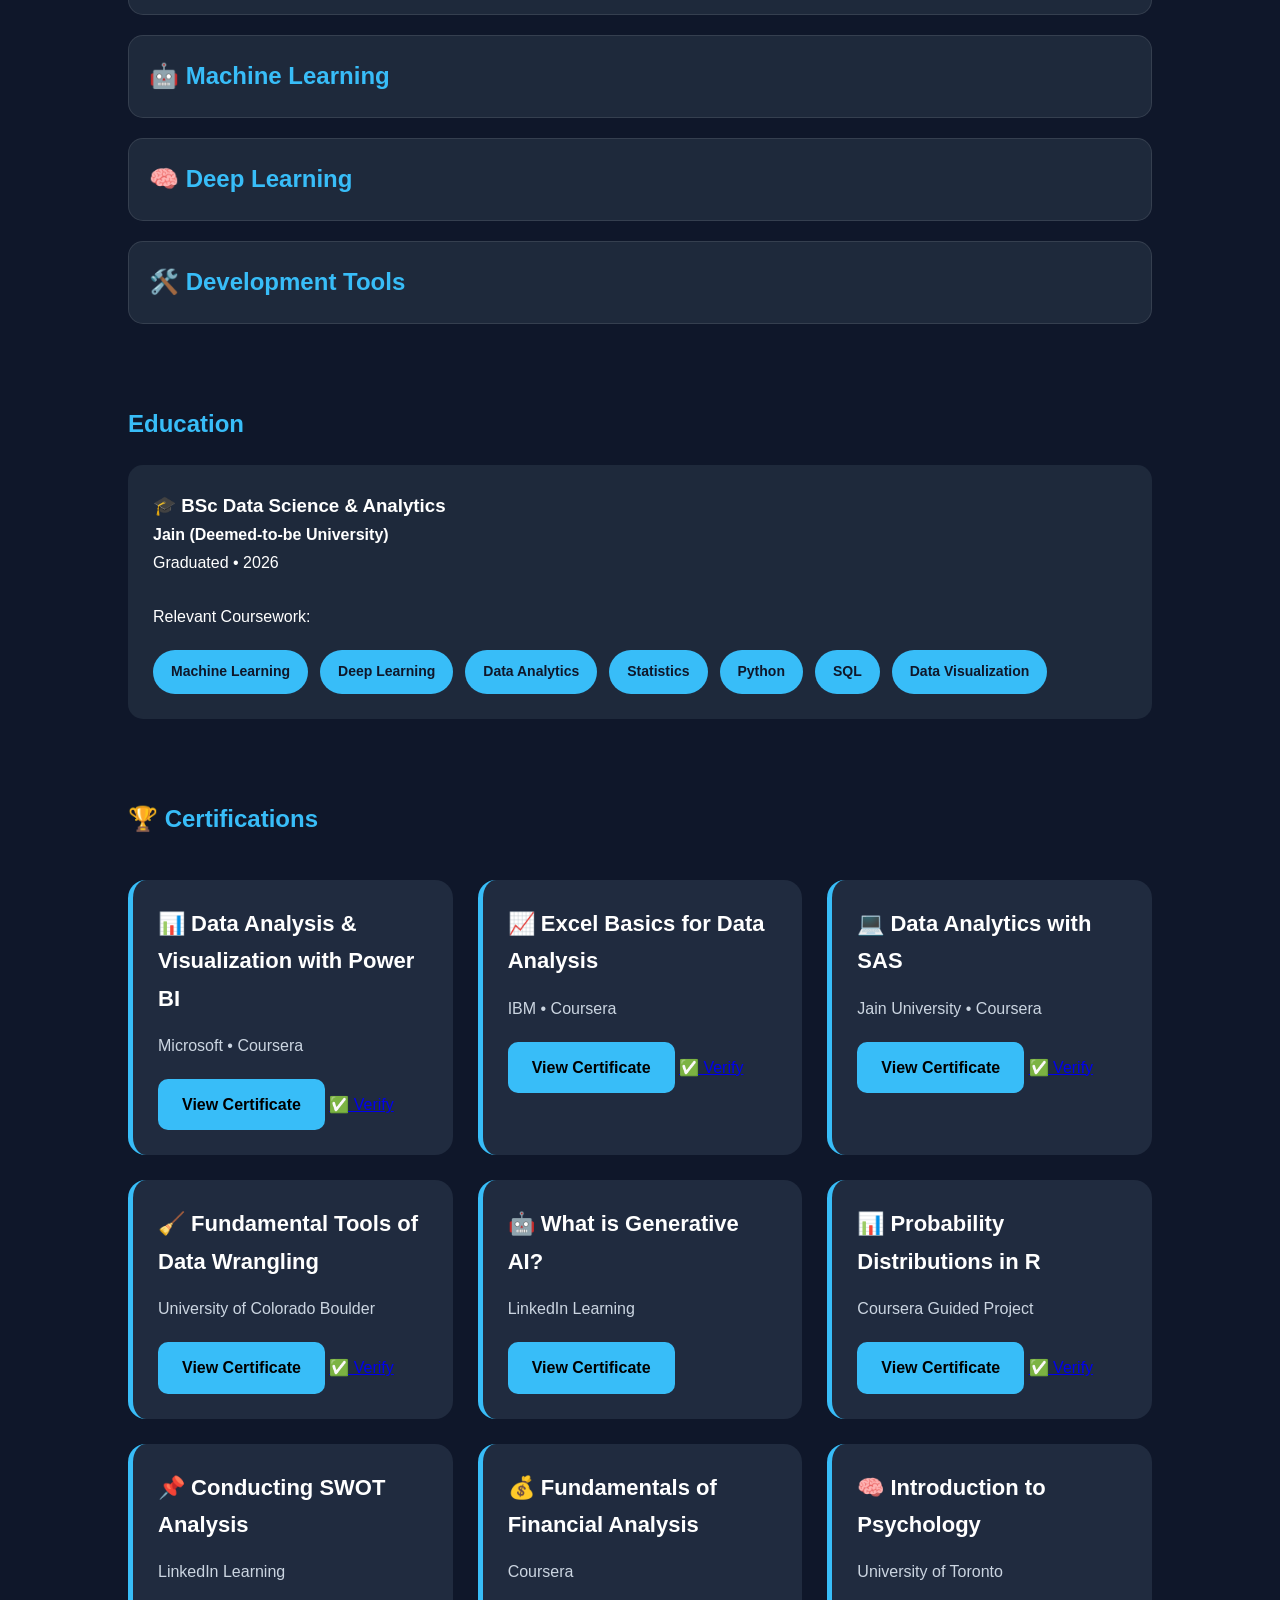
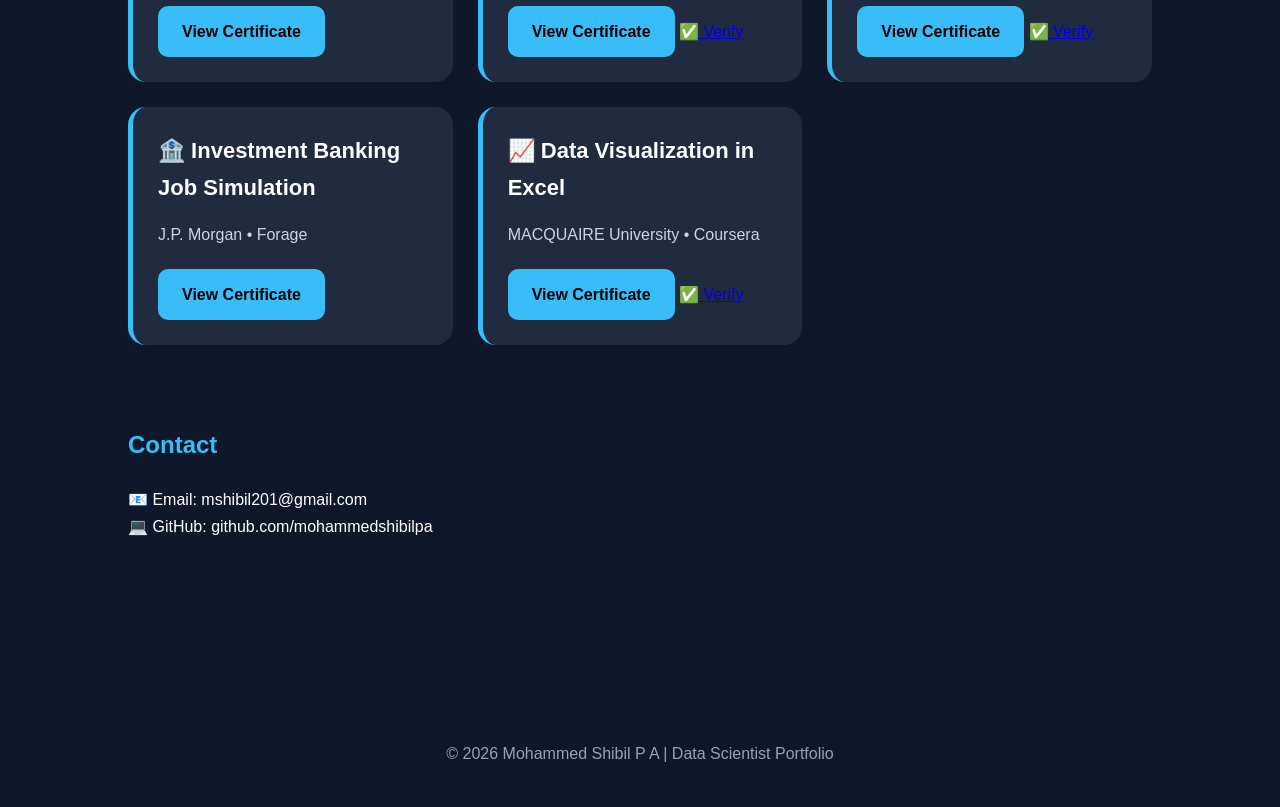
==== commit e198e747: "Update index.html" ====
--- a/index.html
+++ b/index.html
@@ -306,7 +306,13 @@
 View Certificate
 
 </a>
-
+<a href="https://coursera.org/verify/WM2PLGV0J1A7"
+           target="_blank"
+           class="verify-btn">
+
+            ✅ Verify
+
+        </a>
 </div>
 
 
@@ -323,7 +329,13 @@
 View Certificate
 
 </a>
-
+<a href="https://coursera.org/verify/8LIIQFDMTJV1"
+           target="_blank"
+           class="verify-btn">
+
+            ✅ Verify
+
+        </a>
 </div>
 
 
@@ -341,7 +353,13 @@
 View Certificate
 
 </a>
-
+<a href="https://coursera.org/verify/021HXWGJ64RT"
+           target="_blank"
+           class="verify-btn">
+
+            ✅ Verify
+
+        </a>
 </div>
 
 
@@ -359,7 +377,13 @@
 View Certificate
 
 </a>
-
+<a href="https://coursera.org/verify/09BOIDY9S0WC"
+           target="_blank"
+           class="verify-btn">
+
+            ✅ Verify
+
+        </a>
 </div>
 
 
@@ -377,7 +401,6 @@
 View Certificate
 
 </a>
-
 </div>
 
 
@@ -395,7 +418,13 @@
 View Certificate
 
 </a>
-
+<a href="https://coursera.org/verify/HYCJ0LRMVBXWE"
+           target="_blank"
+           class="verify-btn">
+
+            ✅ Verify
+
+        </a>
 </div>
 
 
@@ -413,7 +442,6 @@
 View Certificate
 
 </a>
-
 </div>
 
 
@@ -431,7 +459,13 @@
 View Certificate
 
 </a>
-
+<a href="https://coursera.org/verify/0C9M62ZQTG16"
+           target="_blank"
+           class="verify-btn">
+
+            ✅ Verify
+
+        </a>
 </div>
 
 
@@ -449,7 +483,13 @@
 View Certificate
 
 </a>
-
+<a href="https://coursera.org/verify/R3BGD4A42GNG"
+           target="_blank"
+           class="verify-btn">
+
+            ✅ Verify
+
+        </a>
 </div>
 
 
@@ -467,9 +507,28 @@
 View Certificate
 
 </a>
-
-</div>
-
+</div>
+<div class="cert-card">
+
+<h3>📈 Data Visualization in Excel</h3>
+
+<p>MACQUAIRE University • Coursera</p>
+
+<a href="certificates/Data-Visualization.pdf"
+target="_blank"
+class="cert-btn">
+
+View Certificate
+
+</a>
+<a href="https://coursera.org/verify/RWDEUA1TVMM7"
+           target="_blank"
+           class="verify-btn">
+
+            ✅ Verify
+
+        </a>
+</div>
 </div>
 
 </section>
--- a/style.css
+++ b/style.css
@@ -214,3 +214,86 @@
         height:140px;
     }
 }
+/* ===========================
+   Certifications
+=========================== */
+
+.cert-grid{
+
+display:grid;
+
+grid-template-columns:repeat(auto-fit,minmax(320px,1fr));
+
+gap:25px;
+
+margin-top:40px;
+
+}
+
+.cert-card{
+
+background:#202b3f;
+
+padding:25px;
+
+border-radius:18px;
+
+border-left:5px solid #38bdf8;
+
+transition:.3s;
+
+}
+
+.cert-card:hover{
+
+transform:translateY(-8px);
+
+box-shadow:0 15px 40px rgba(0,0,0,.35);
+
+}
+
+.cert-card h3{
+
+font-size:22px;
+
+margin-bottom:15px;
+
+color:white;
+
+}
+
+.cert-card p{
+
+color:#cbd5e1;
+
+margin-bottom:20px;
+
+}
+
+.cert-btn{
+
+display:inline-block;
+
+background:#38bdf8;
+
+padding:12px 24px;
+
+border-radius:10px;
+
+text-decoration:none;
+
+color:black;
+
+font-weight:bold;
+
+transition:.3s;
+
+}
+
+.cert-btn:hover{
+
+background:white;
+
+transform:scale(1.05);
+
+}
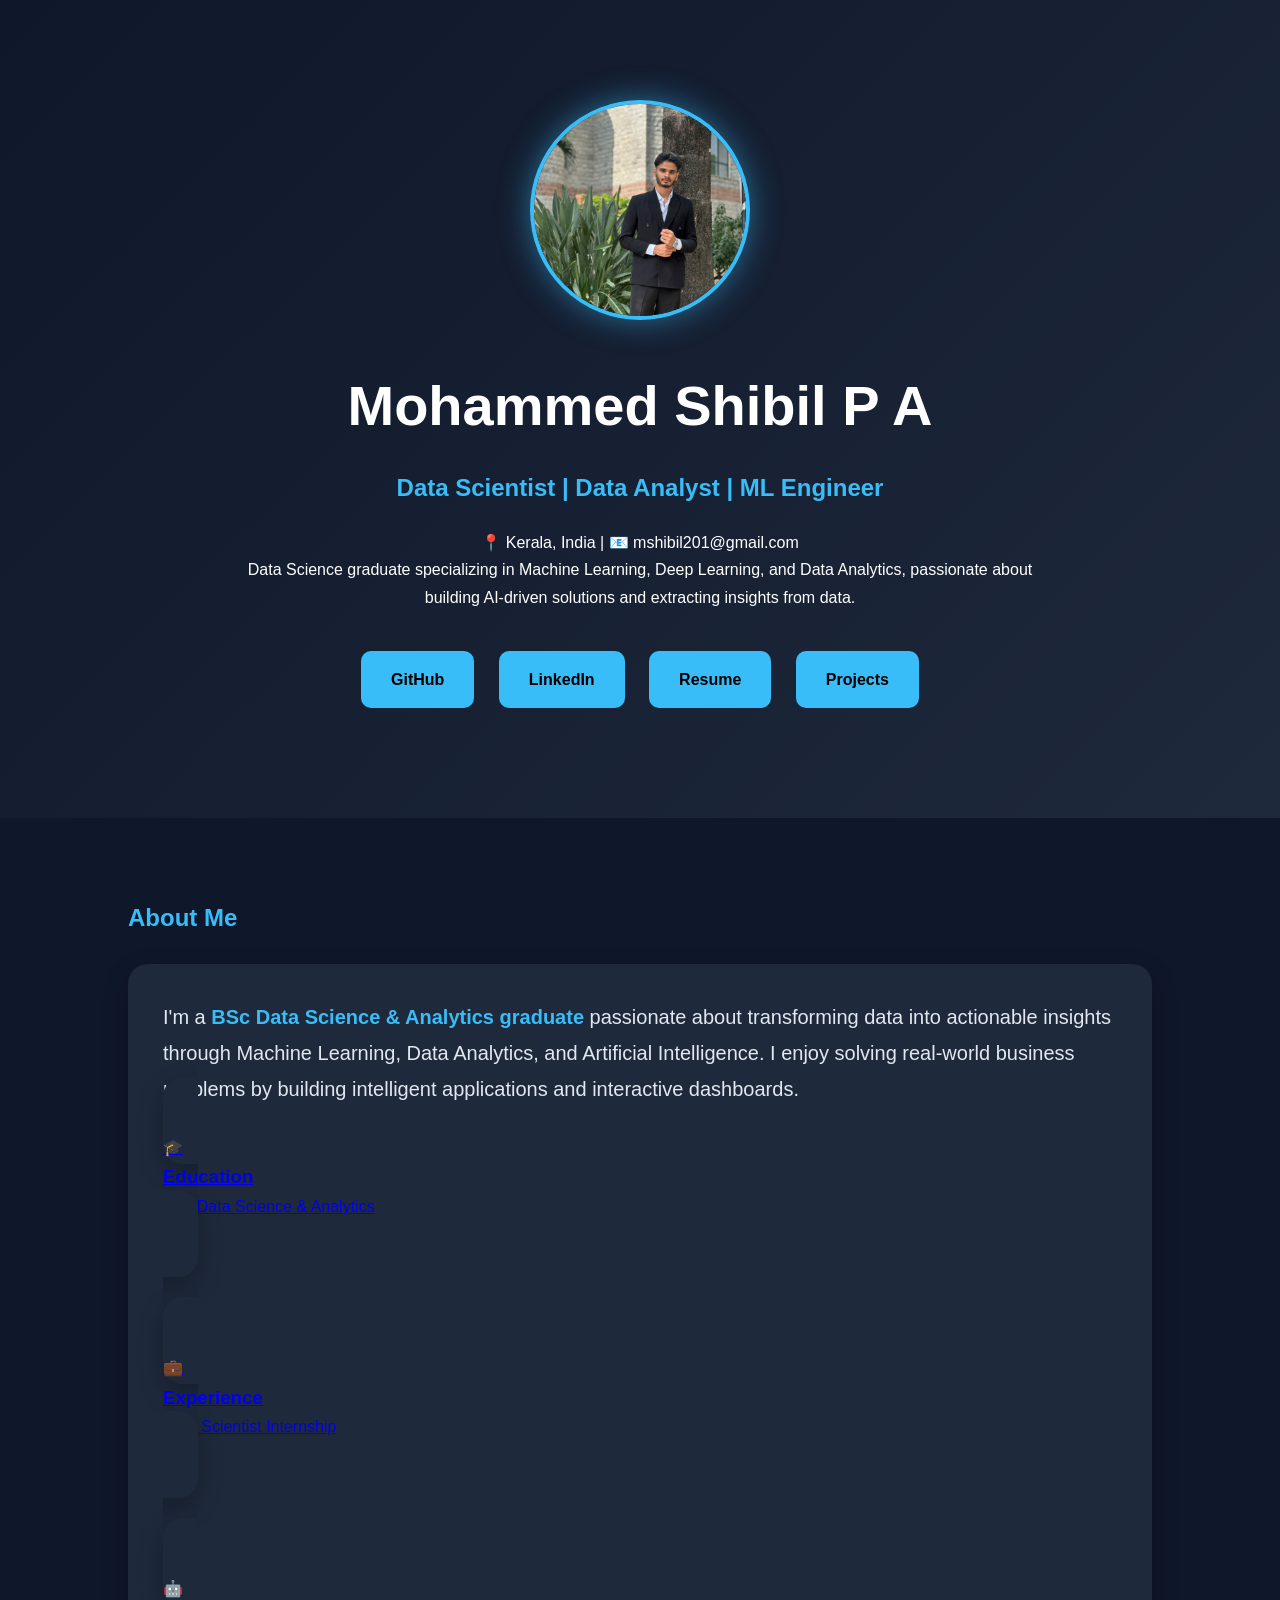
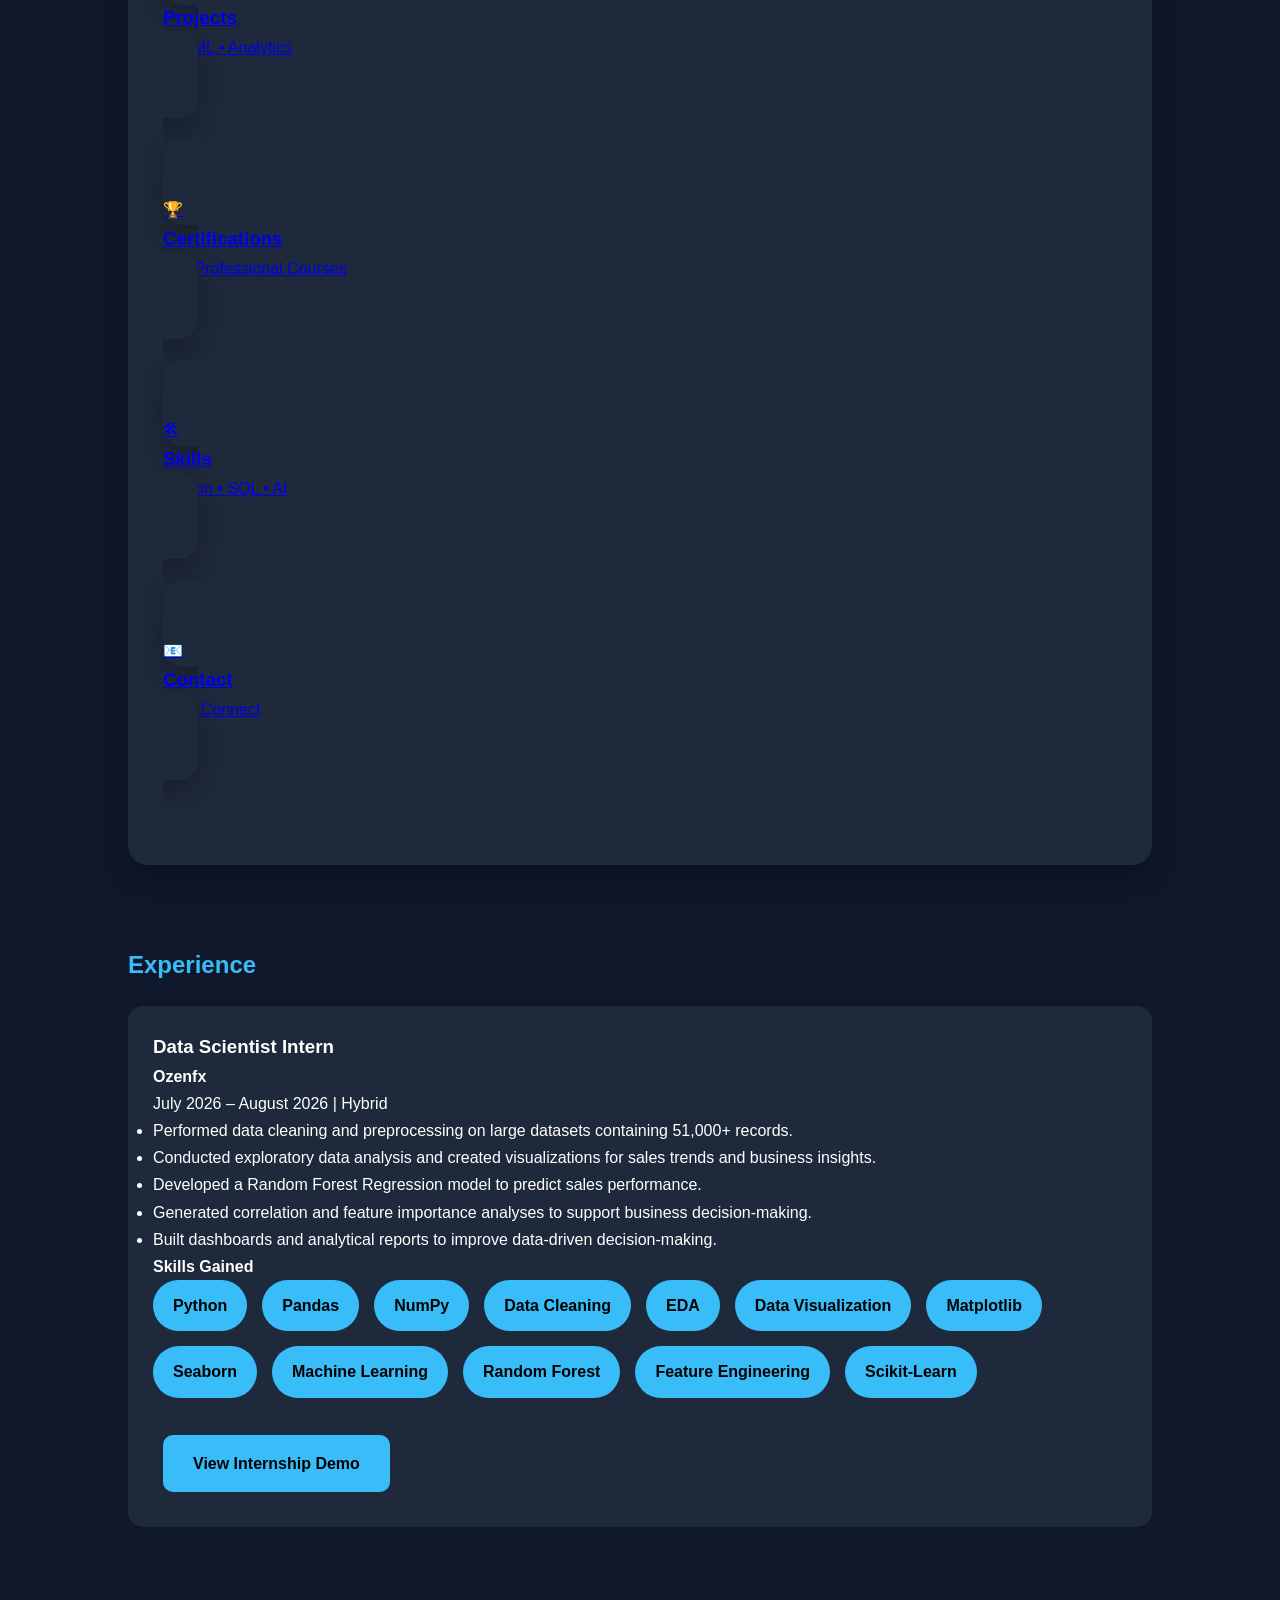
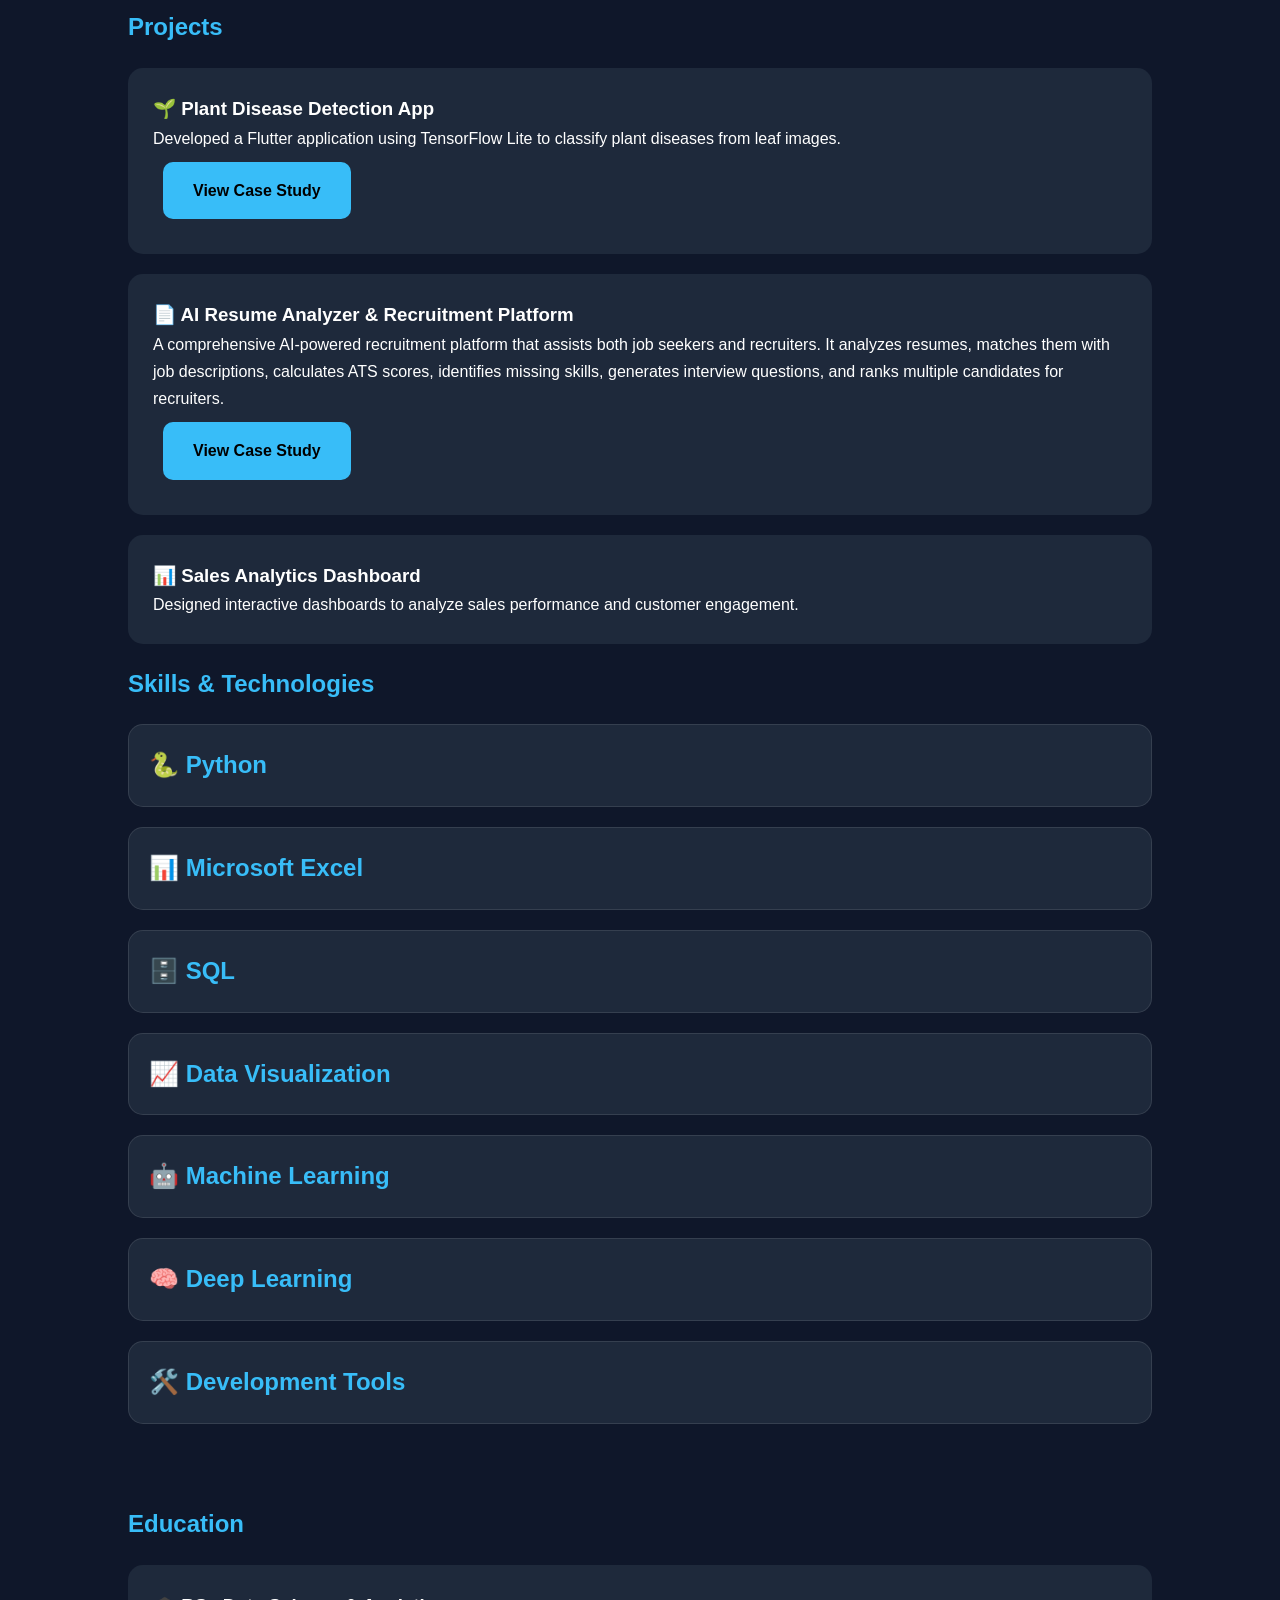
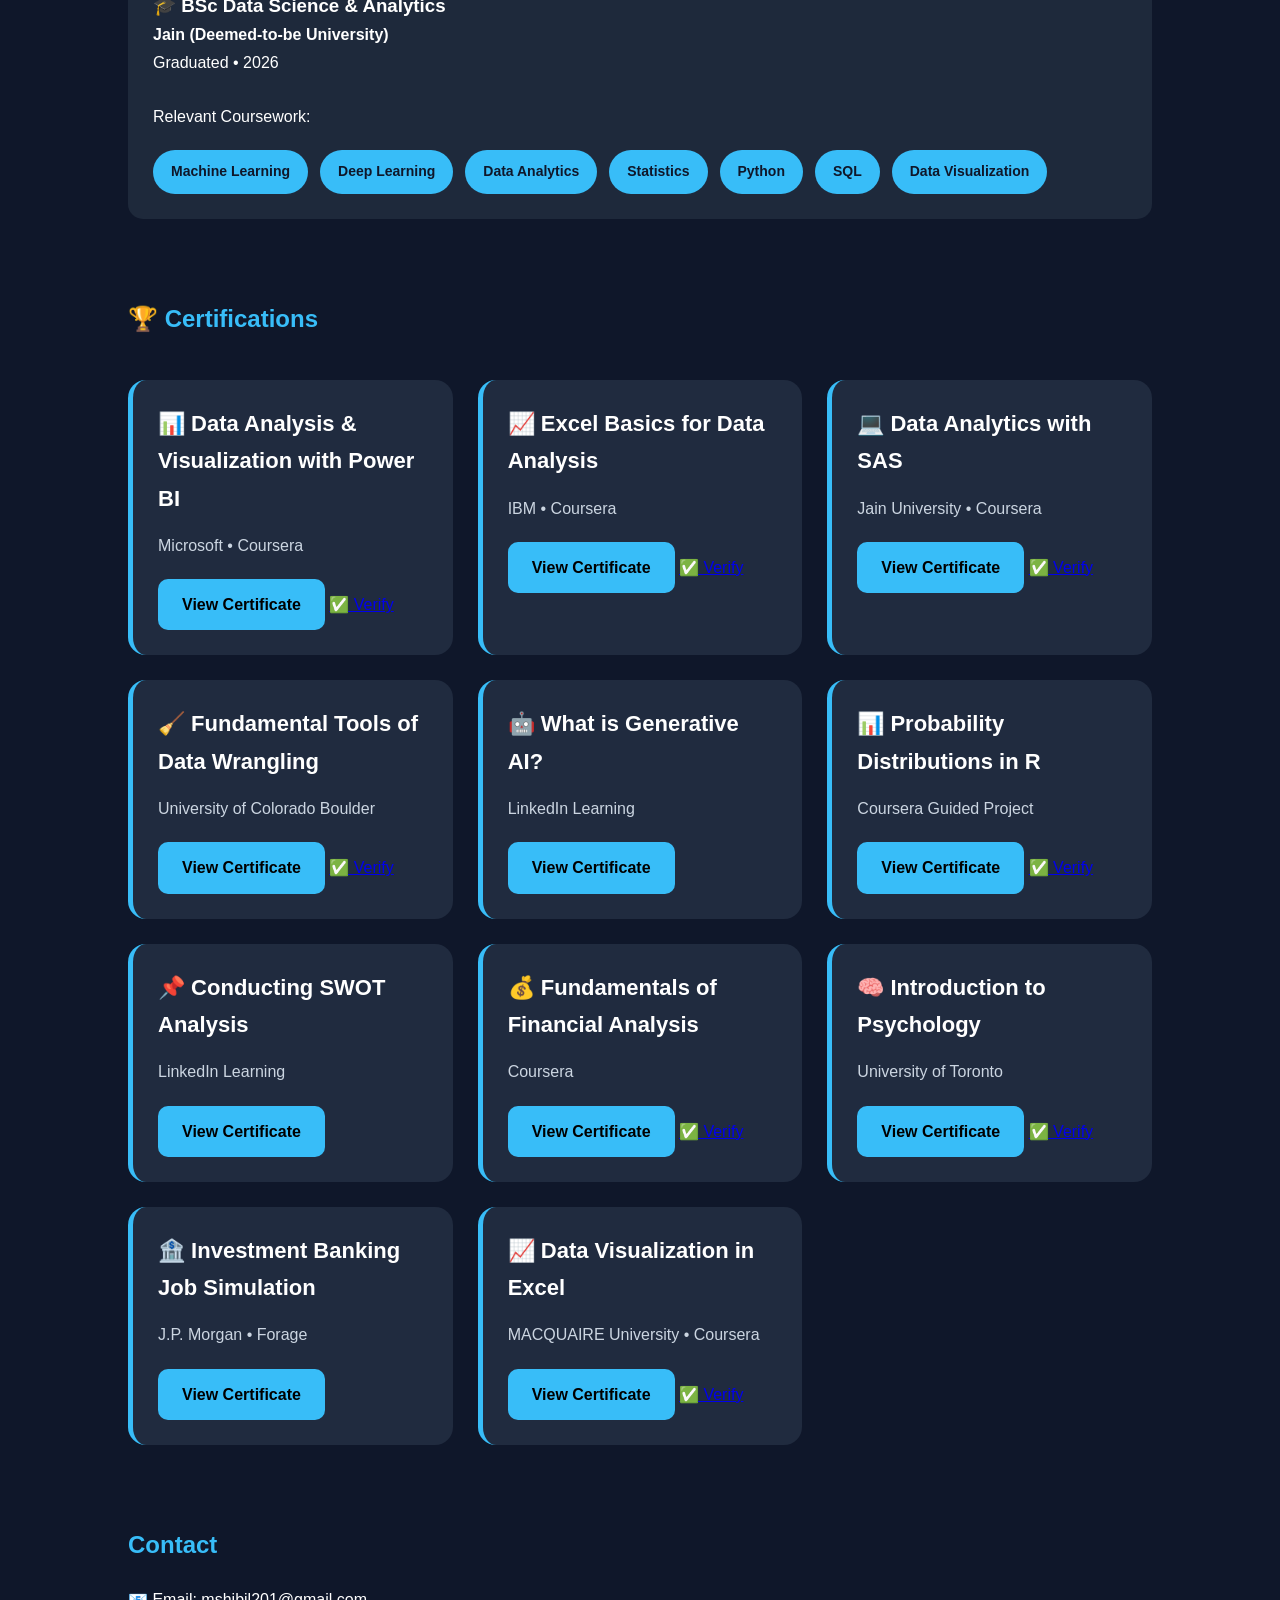
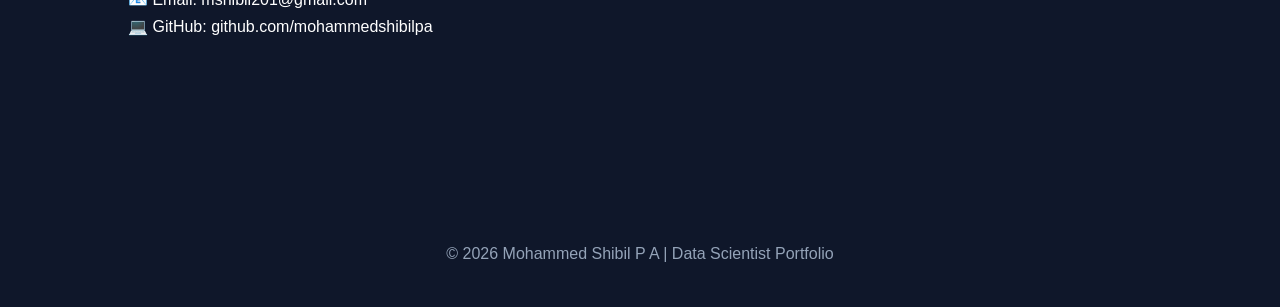
==== commit 1f2af360: "Update index.html" ====
--- a/index.html
+++ b/index.html
@@ -52,34 +52,50 @@
             intelligent applications and interactive dashboards.
         </p>
 
-        <div class="about-highlights">
-
-            <div class="highlight">
-                🎓
-                <h3>Graduate</h3>
-                <p>BSc Data Science & Analytics</p>
-            </div>
-
-            <div class="highlight">
-                💼
-                <h3>Experience</h3>
-                <p>Data Scientist Internship</p>
-            </div>
-
-            <div class="highlight">
-                🤖
-                <h3>Projects</h3>
-                <p>AI, ML & Analytics</p>
-            </div>
-
-            <div class="highlight">
-                📈
-                <h3>Goal</h3>
-                <p>Data Scientist / Data Analyst</p>
-            </div>
-
-        </div>
-
+       <div class="about-grid">
+<section id="education">
+<a href="#education" class="about-card">
+<div class="icon">🎓</div>
+<h3>Education</h3>
+<p>BSc Data Science & Analytics</p>
+</a>
+</section>
+<section id="experience">
+<a href="#experience" class="about-card">
+<div class="icon">💼</div> 
+<h3>Experience</h3>
+<p>Data Scientist Internship</p>
+</a>
+</section>
+<section id="projects">
+<a href="#projects" class="about-card">
+<div class="icon">🤖</div>
+<h3>Projects</h3>
+<p>AI • ML • Analytics</p>
+</a>
+</section>
+<section id="certifications">
+<a href="#certifications" class="about-card">
+<div class="icon">🏆</div>
+<h3>Certifications</h3>
+<p>10+ Professional Courses</p>
+</a>
+</section>
+<section id="skills">
+<a href="#skills" class="about-card">
+<div class="icon">🛠</div>
+<h3>Skills</h3>
+<p>Python • SQL • AI</p>
+</a>
+</section>
+<section id="comtact">
+<a href="#contact" class="about-card">
+<div class="icon">📧</div>
+<h3>Contact</h3>
+<p>Let's Connect</p>
+</a>
+</section>
+</div>
     </div>
 </section>
 <section>
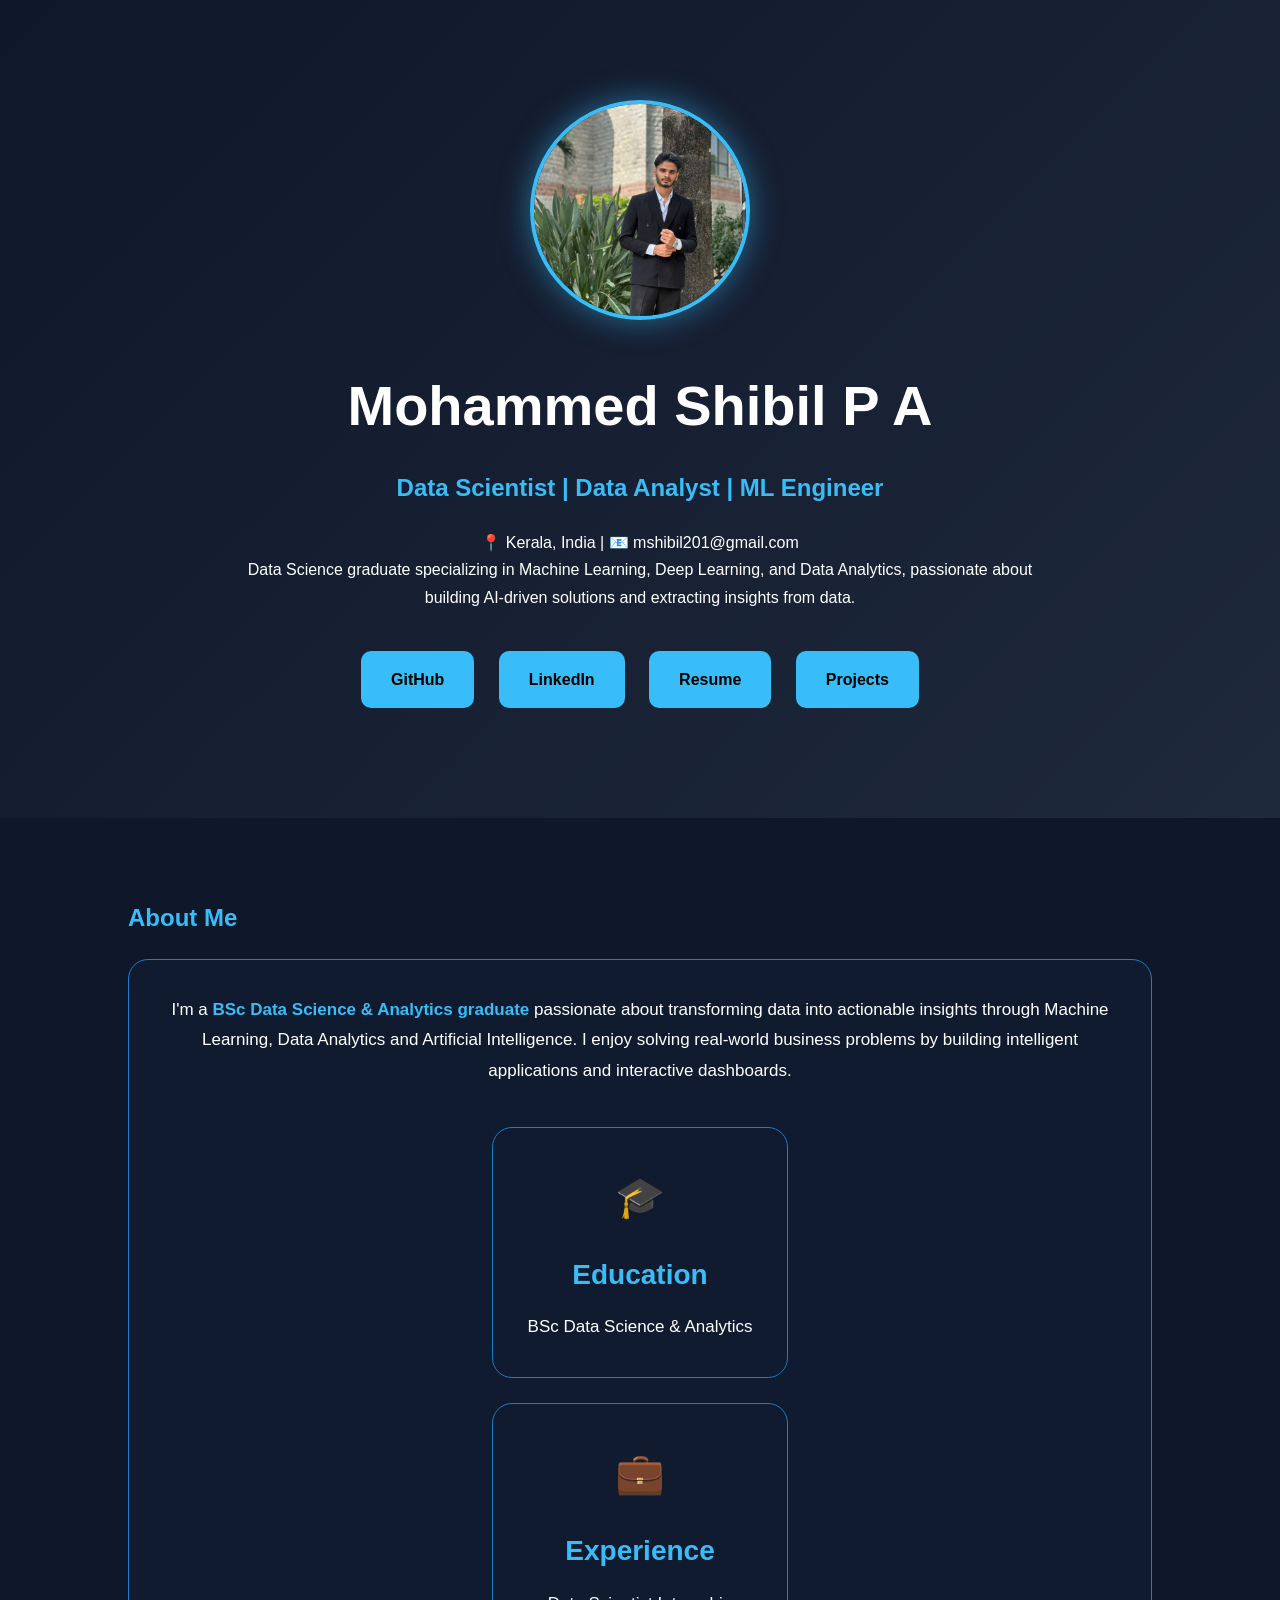
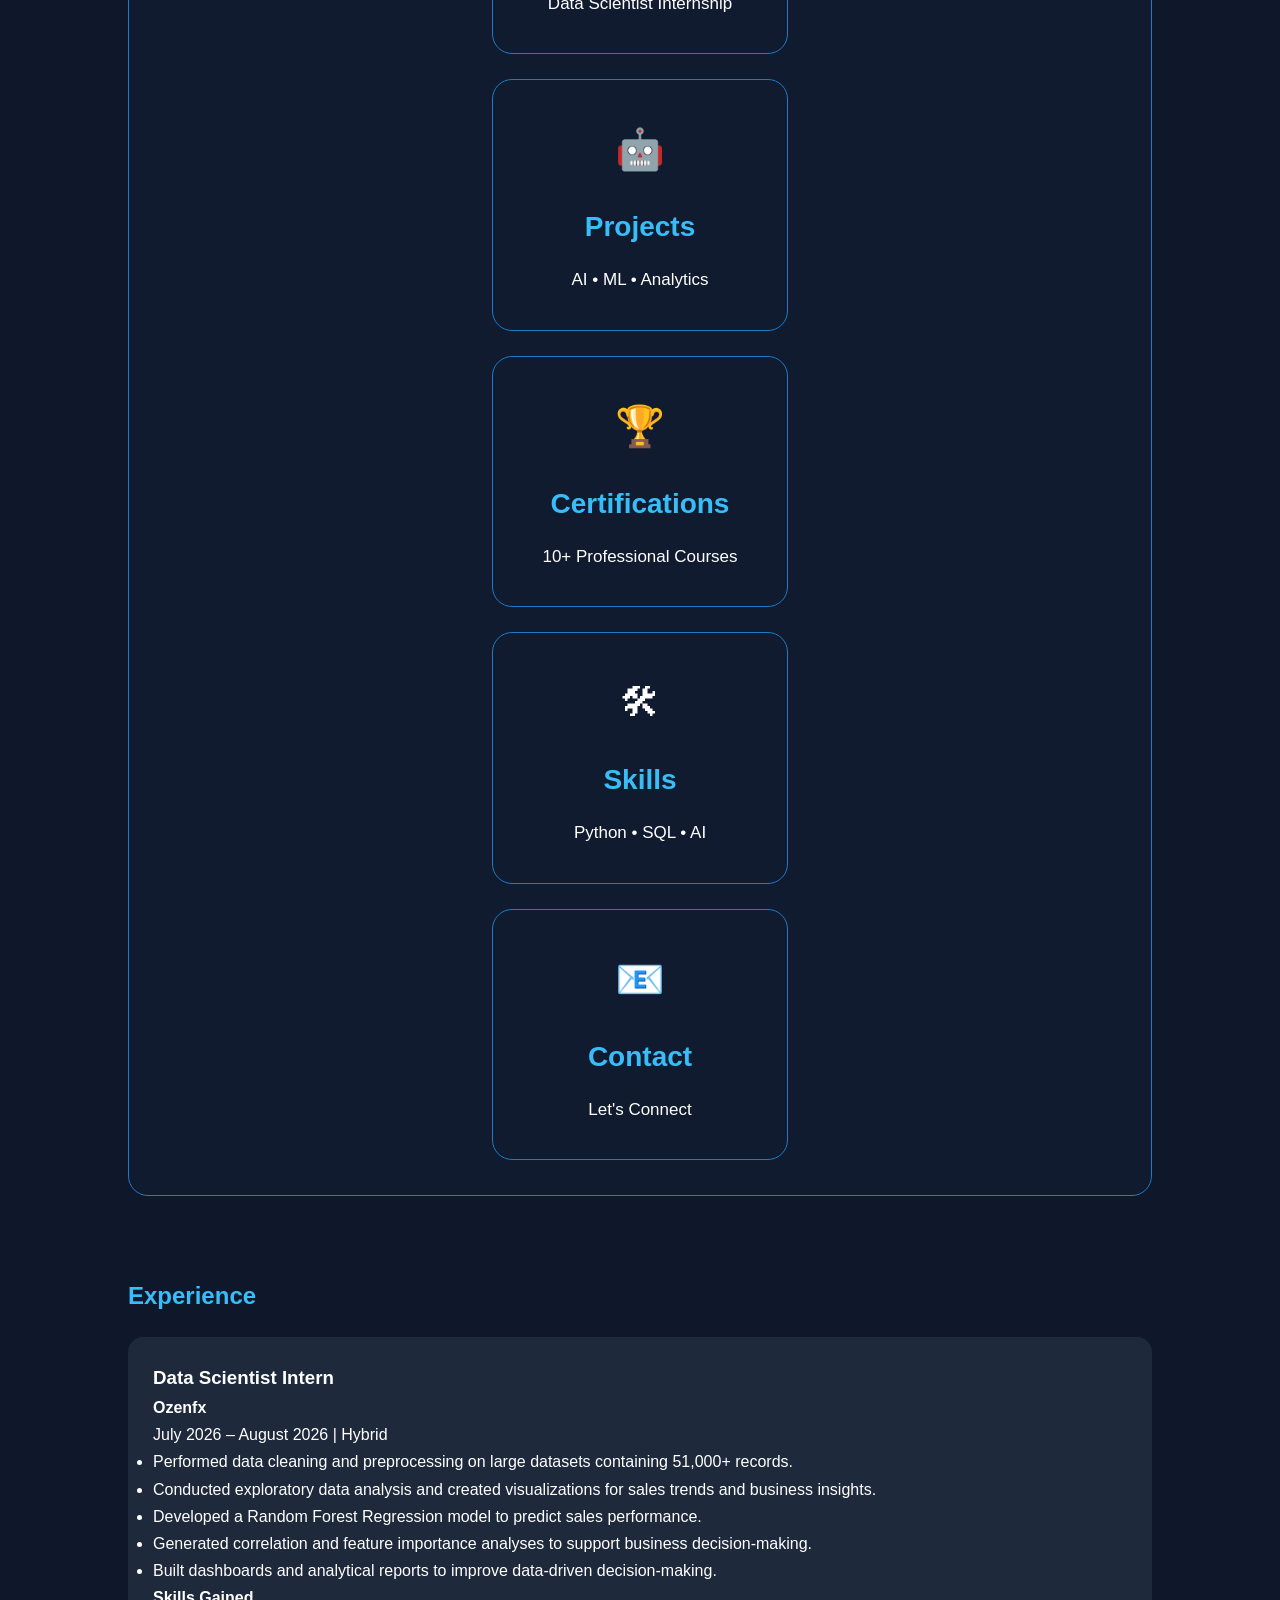
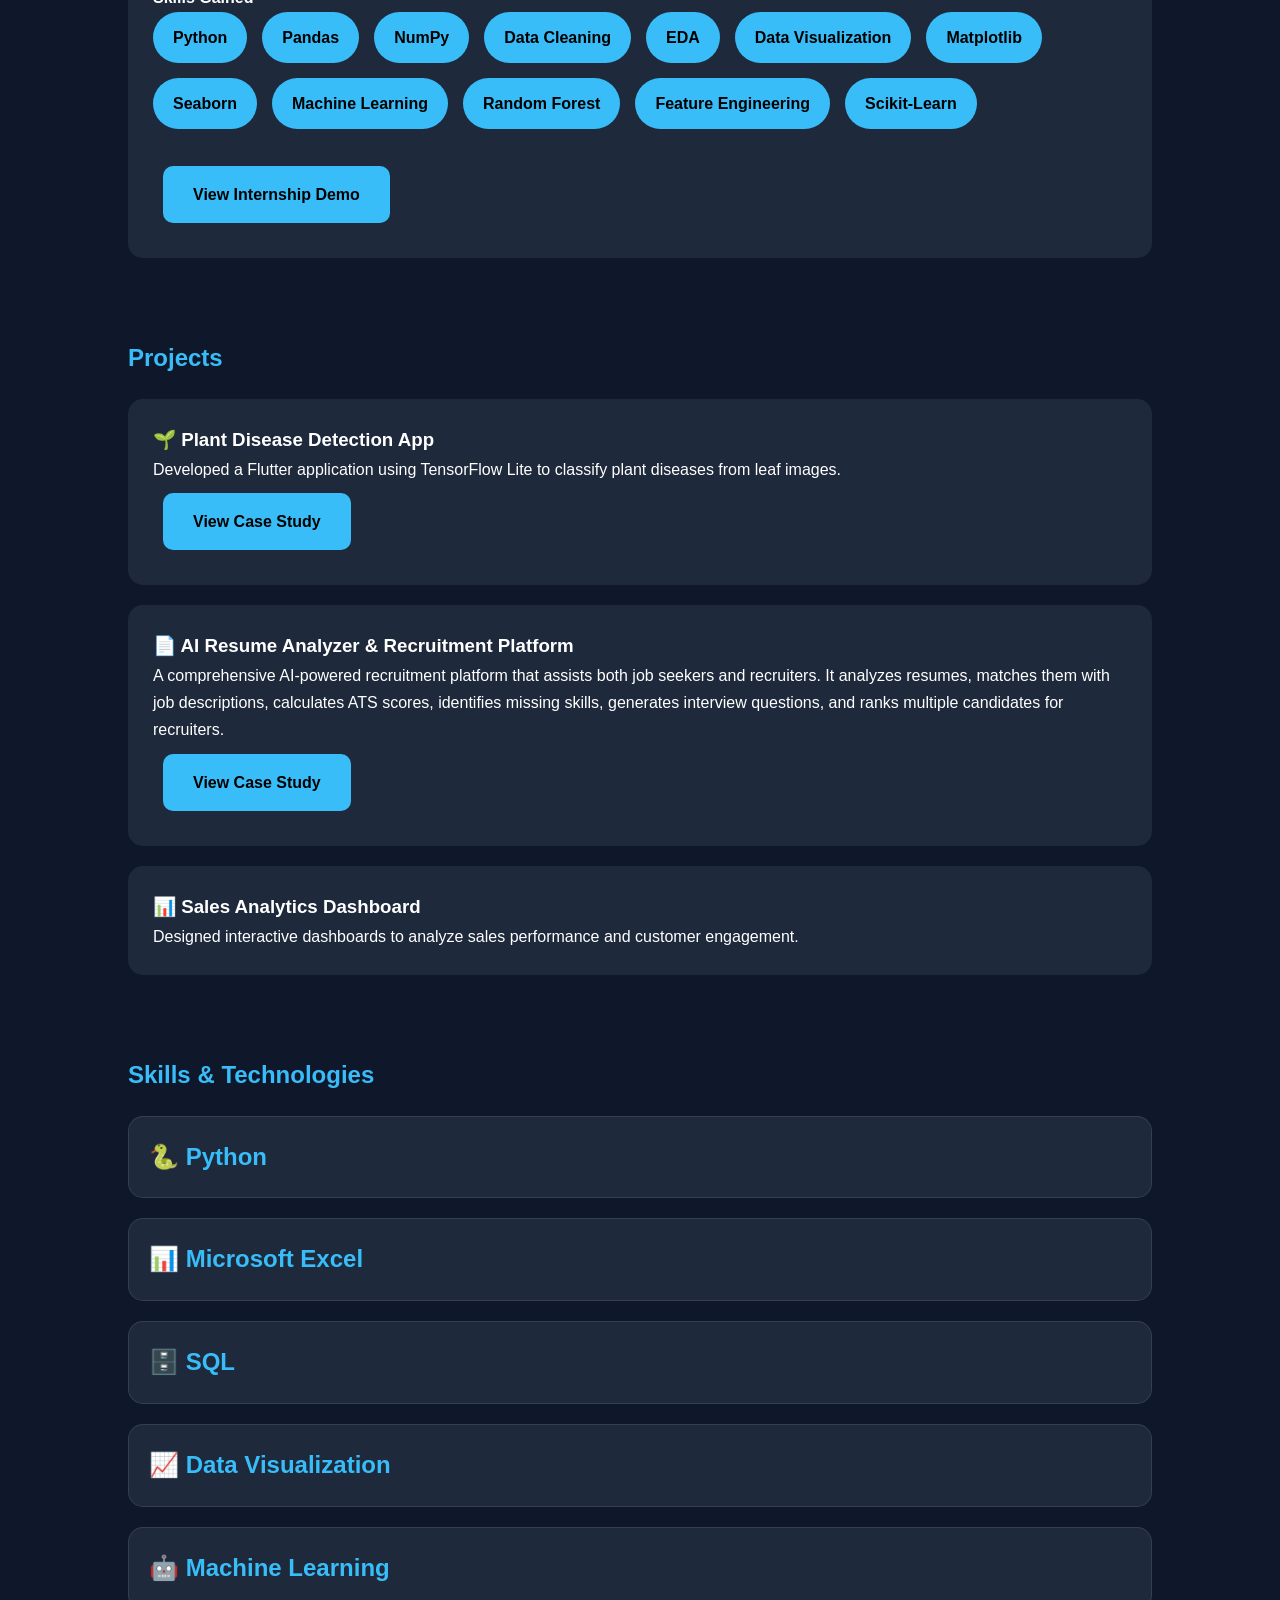
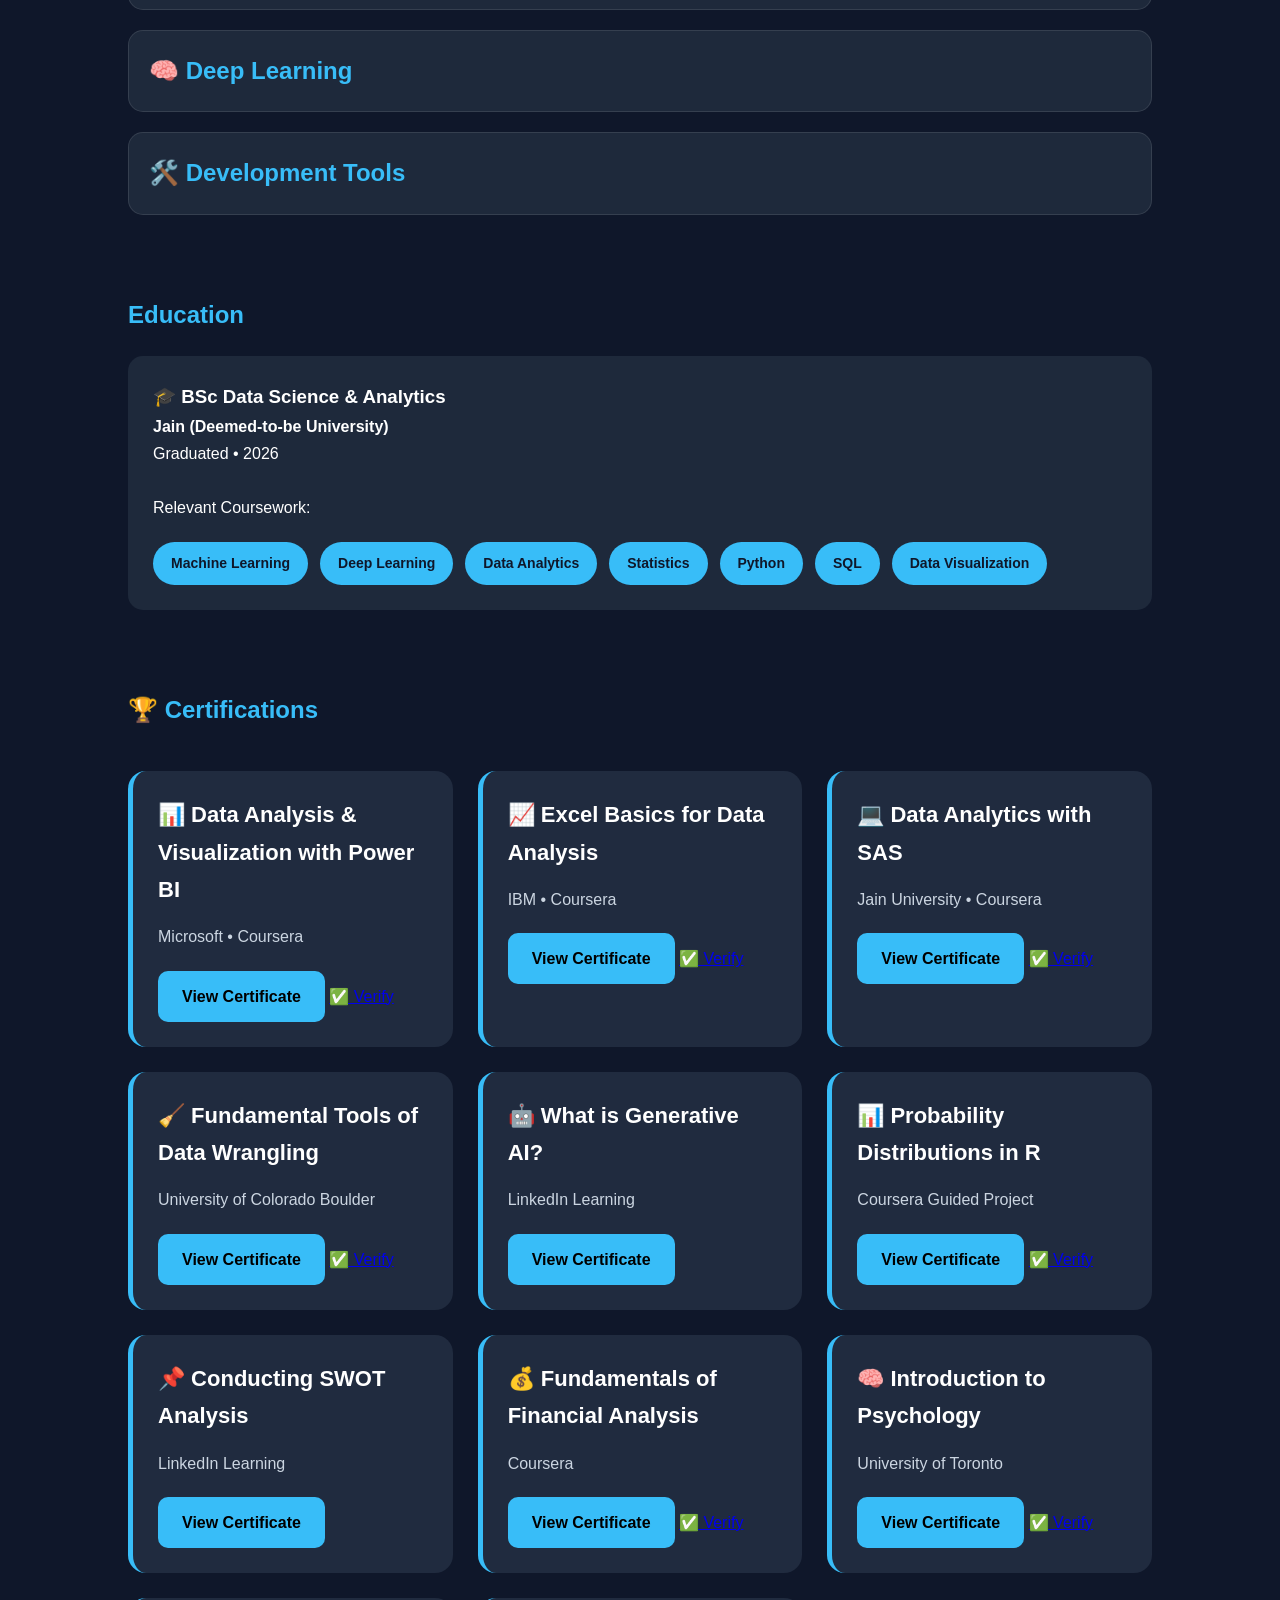
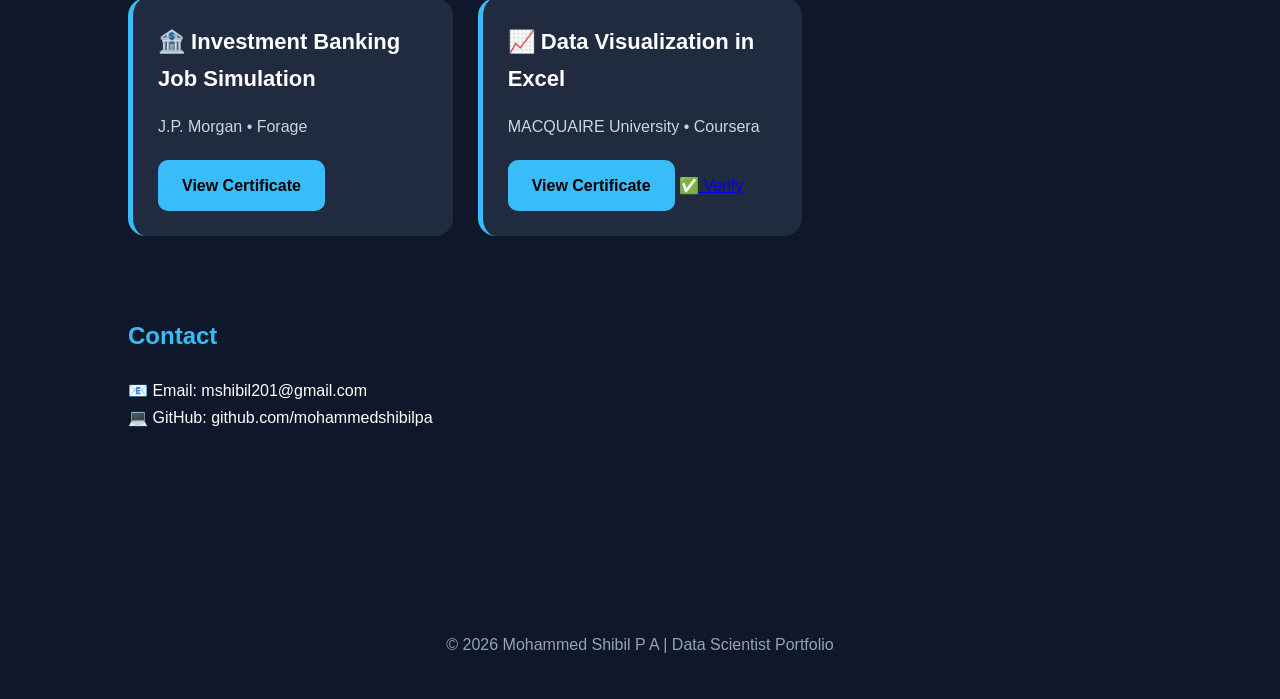
==== commit 09f3ca90: "Update index.html" ====
--- a/index.html
+++ b/index.html
@@ -40,65 +40,89 @@
 <div class="container">
 
 <section id="about">
-    <h2>About Me</h2>
-
-    <div class="about-card">
-
-        <p class="about-text">
-            I'm a <span>BSc Data Science & Analytics graduate</span> passionate
-            about transforming data into actionable insights through
-            Machine Learning, Data Analytics, and Artificial Intelligence.
-            I enjoy solving real-world business problems by building
-            intelligent applications and interactive dashboards.
-        </p>
-
-       <div class="about-grid">
-<section id="education">
+
+<h2>About Me</h2>
+
+<div class="about-card">
+
+<p class="about-text">
+
+I'm a <span>BSc Data Science & Analytics graduate</span>
+passionate about transforming data into actionable insights
+through Machine Learning, Data Analytics and Artificial Intelligence.
+I enjoy solving real-world business problems by building intelligent
+applications and interactive dashboards.
+
+</p>
+
+<div class="about-grid">
+
 <a href="#education" class="about-card">
+
 <div class="icon">🎓</div>
+
 <h3>Education</h3>
+
 <p>BSc Data Science & Analytics</p>
-</a>
+
+</a>
+
+<a href="#experience" class="about-card">
+
+<div class="icon">💼</div>
+
+<h3>Experience</h3>
+
+<p>Data Scientist Internship</p>
+
+</a>
+
+<a href="#projects" class="about-card">
+
+<div class="icon">🤖</div>
+
+<h3>Projects</h3>
+
+<p>AI • ML • Analytics</p>
+
+</a>
+
+<a href="#certifications" class="about-card">
+
+<div class="icon">🏆</div>
+
+<h3>Certifications</h3>
+
+<p>10+ Professional Courses</p>
+
+</a>
+
+<a href="#skills" class="about-card">
+
+<div class="icon">🛠</div>
+
+<h3>Skills</h3>
+
+<p>Python • SQL • AI</p>
+
+</a>
+
+<a href="#contact" class="about-card">
+
+<div class="icon">📧</div>
+
+<h3>Contact</h3>
+
+<p>Let's Connect</p>
+
+</a>
+
+</div>
+
+</div>
+
 </section>
 <section id="experience">
-<a href="#experience" class="about-card">
-<div class="icon">💼</div> 
-<h3>Experience</h3>
-<p>Data Scientist Internship</p>
-</a>
-</section>
-<section id="projects">
-<a href="#projects" class="about-card">
-<div class="icon">🤖</div>
-<h3>Projects</h3>
-<p>AI • ML • Analytics</p>
-</a>
-</section>
-<section id="certifications">
-<a href="#certifications" class="about-card">
-<div class="icon">🏆</div>
-<h3>Certifications</h3>
-<p>10+ Professional Courses</p>
-</a>
-</section>
-<section id="skills">
-<a href="#skills" class="about-card">
-<div class="icon">🛠</div>
-<h3>Skills</h3>
-<p>Python • SQL • AI</p>
-</a>
-</section>
-<section id="comtact">
-<a href="#contact" class="about-card">
-<div class="icon">📧</div>
-<h3>Contact</h3>
-<p>Let's Connect</p>
-</a>
-</section>
-</div>
-    </div>
-</section>
-<section>
     <h2>Experience</h2>
 
     <div class="project-card">
@@ -140,6 +164,7 @@
         </a>
     </div>
 </section>
+<section id="experience">
     <h2>Projects</h2>
 
     <div class="project-card">
@@ -548,7 +573,7 @@
 </div>
 
 </section>
-<section>
+<section id="contact">
     <h2>Contact</h2>
 
     <p>📧 Email: mshibil201@gmail.com</p>
--- a/style.css
+++ b/style.css
@@ -57,11 +57,35 @@
     margin-bottom:80px;
 }
 .about-card{
-    background:#1e293b;
-    border-radius:20px;
-    padding:35px;
-    margin-top:25px;
-    box-shadow:0 10px 25px rgba(0,0,0,.25);
+
+display:flex;
+
+flex-direction:column;
+
+justify-content:center;
+
+align-items:center;
+
+text-align:center;
+
+background:#111b2f;
+
+border:1px solid #1d7bc8;
+
+border-radius:20px;
+
+padding:35px;
+
+text-decoration:none;
+
+color:white;
+
+transition:.35s;
+
+cursor:pointer;
+
+min-height:220px;
+
 }
 
 .about-text{
@@ -297,3 +321,60 @@
 transform:scale(1.05);
 
 }
+.about-grid{
+
+display:grid;
+
+grid-template-columns:repeat(auto-fit,minmax(220px,1fr));
+
+gap:25px;
+
+margin-top:40px;
+
+}
+.about-card:hover{
+
+transform:translateY(-10px);
+
+background:#17233c;
+
+box-shadow:0 15px 35px rgba(56,189,248,.25);
+
+border-color:#38bdf8;
+
+}
+.icon{
+
+font-size:40px;
+
+margin-bottom:20px;
+
+}
+.about-card h3{
+
+color:#38bdf8;
+
+font-size:28px;
+
+margin-bottom:15px;
+
+}
+.about-card p{
+
+color:#d4d4d4;
+
+font-size:17px;
+
+}
+.about-card{
+    text-decoration:none;
+    color:white;
+}
+
+.about-card h3{
+    color:#38bdf8;
+}
+
+.about-card p{
+    color:white;
+}
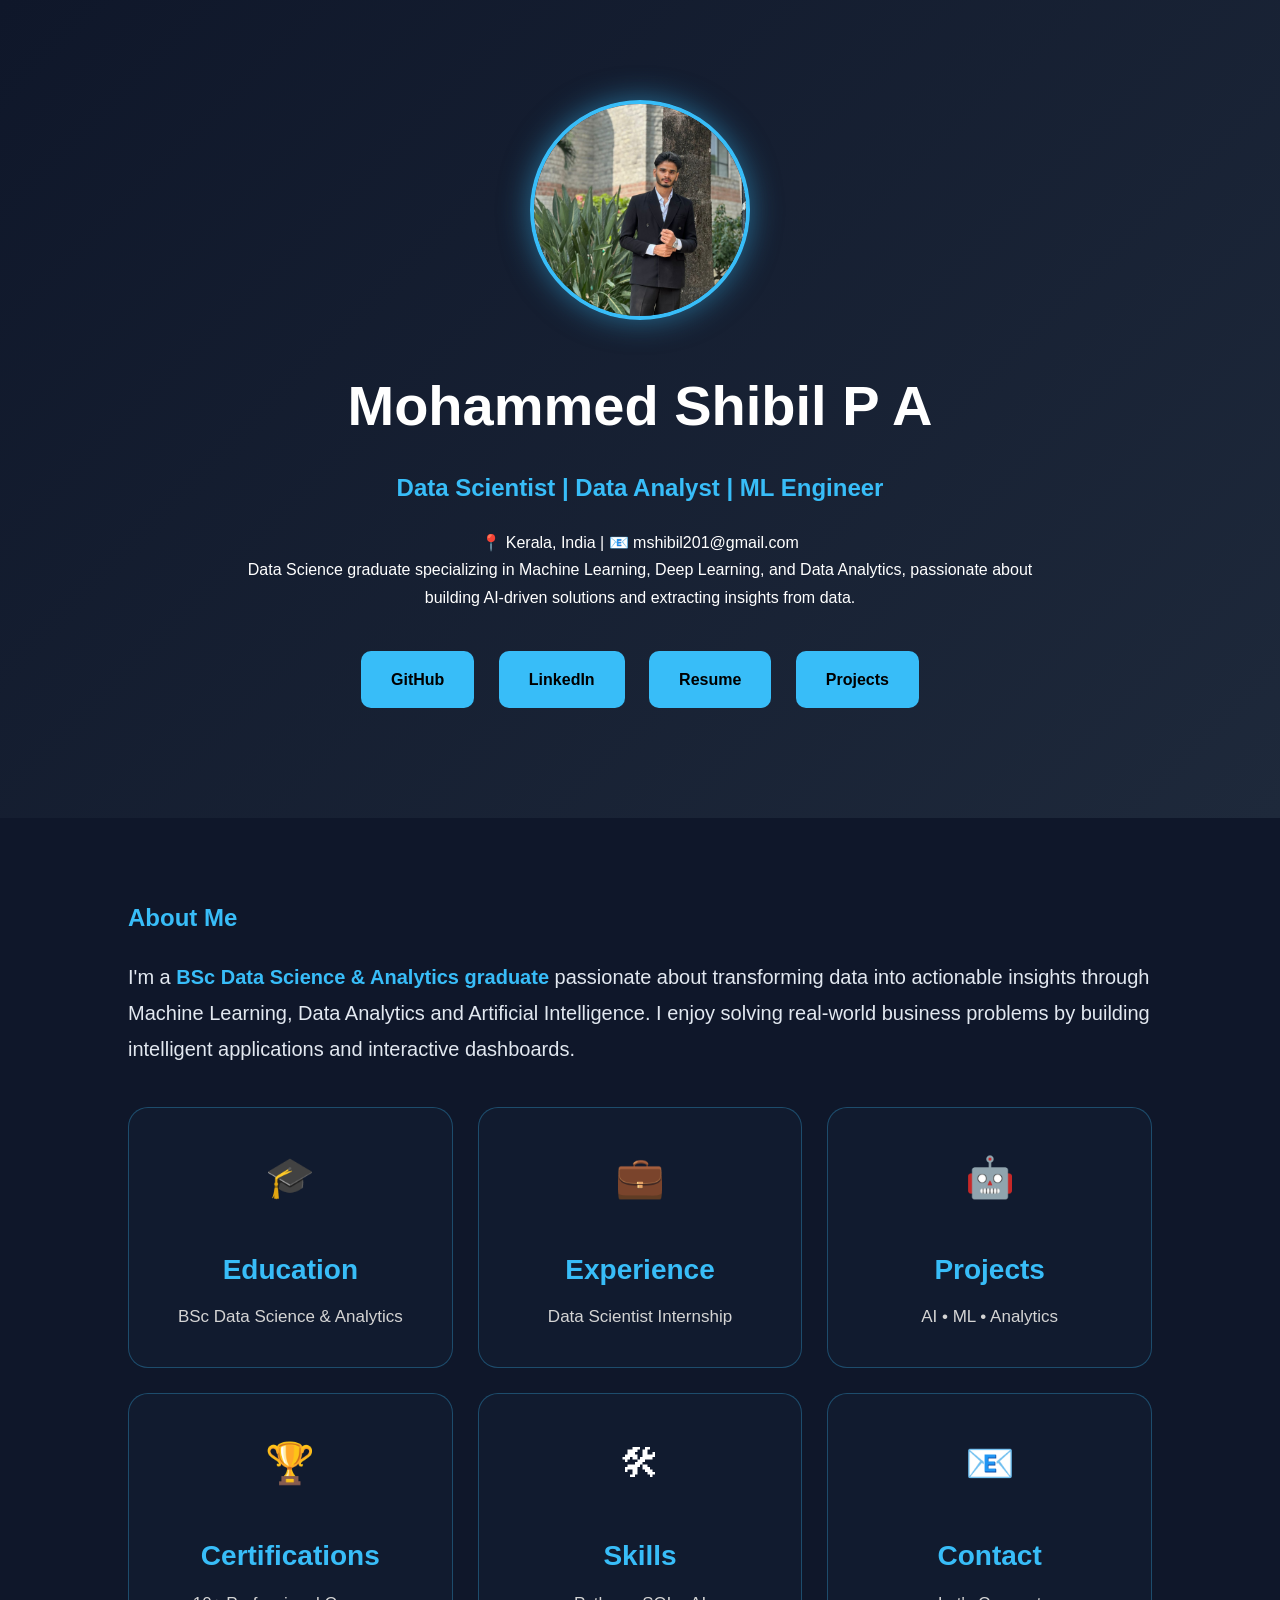
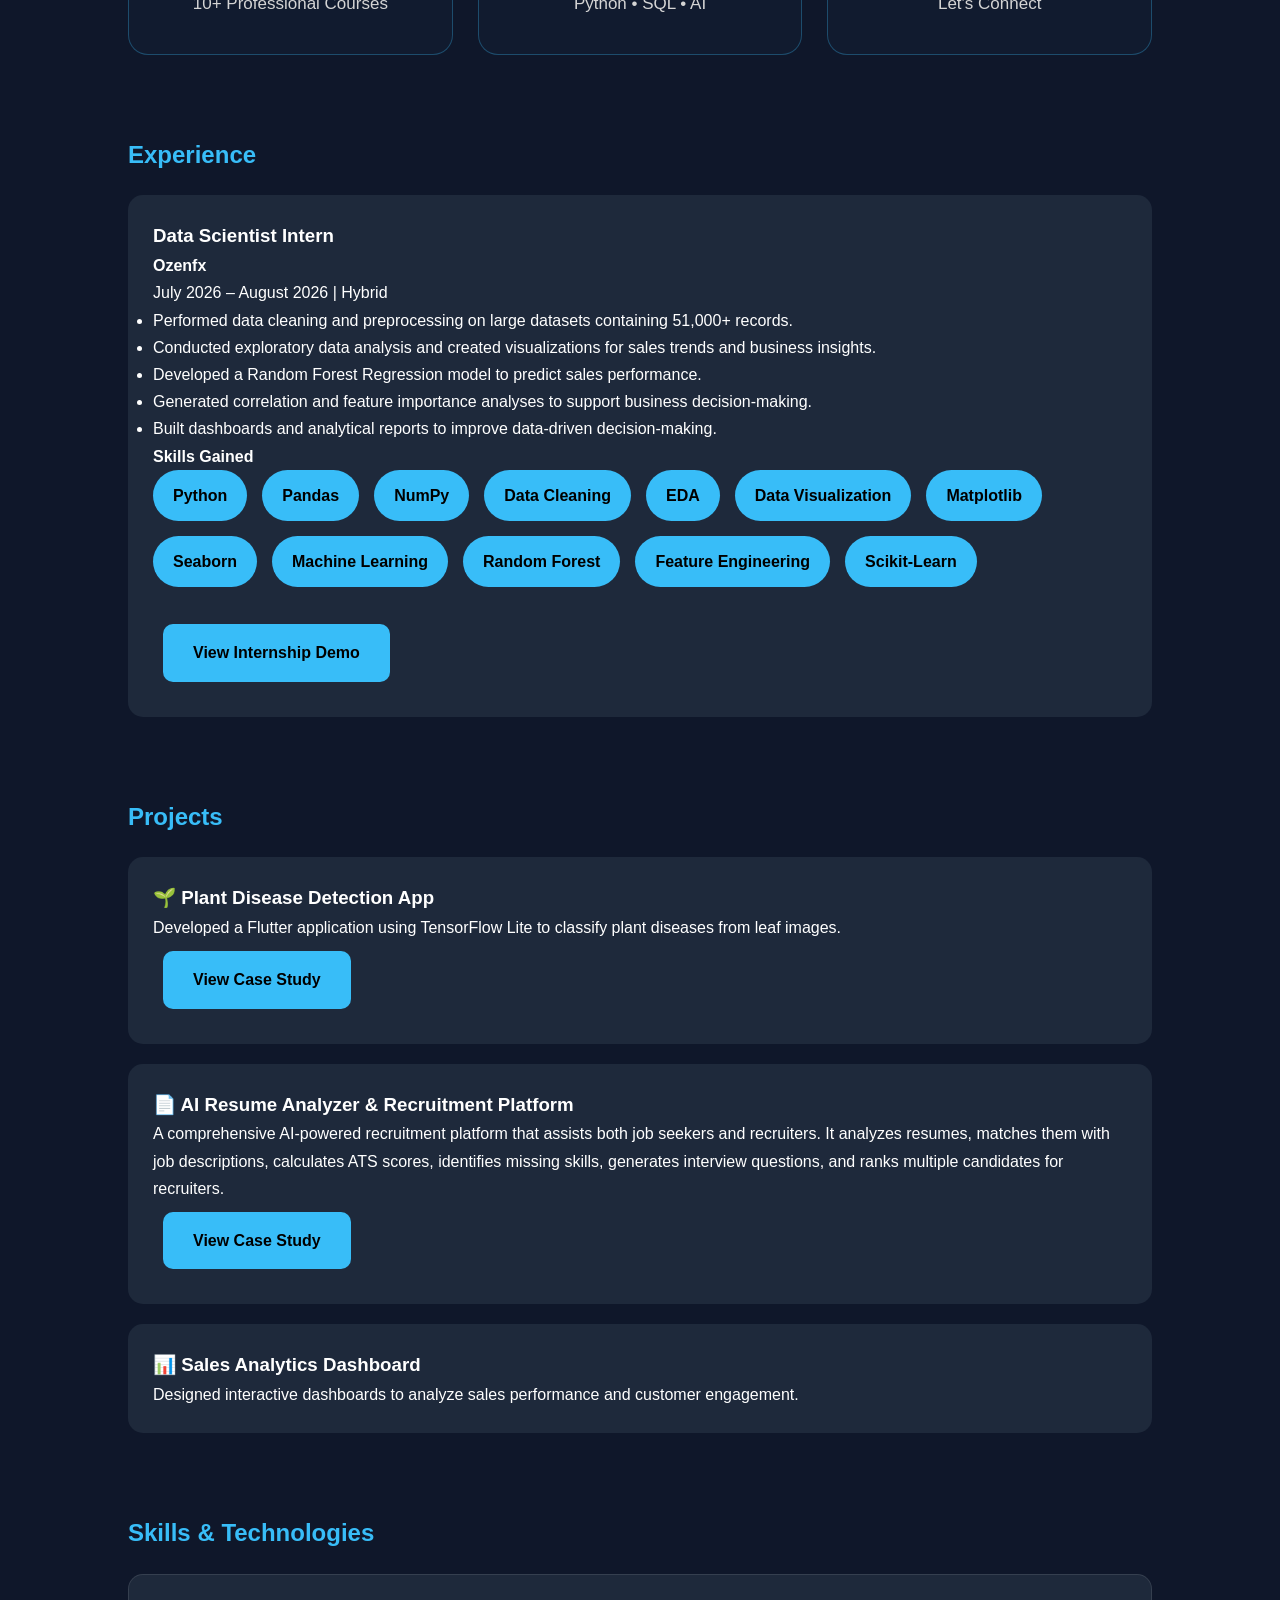
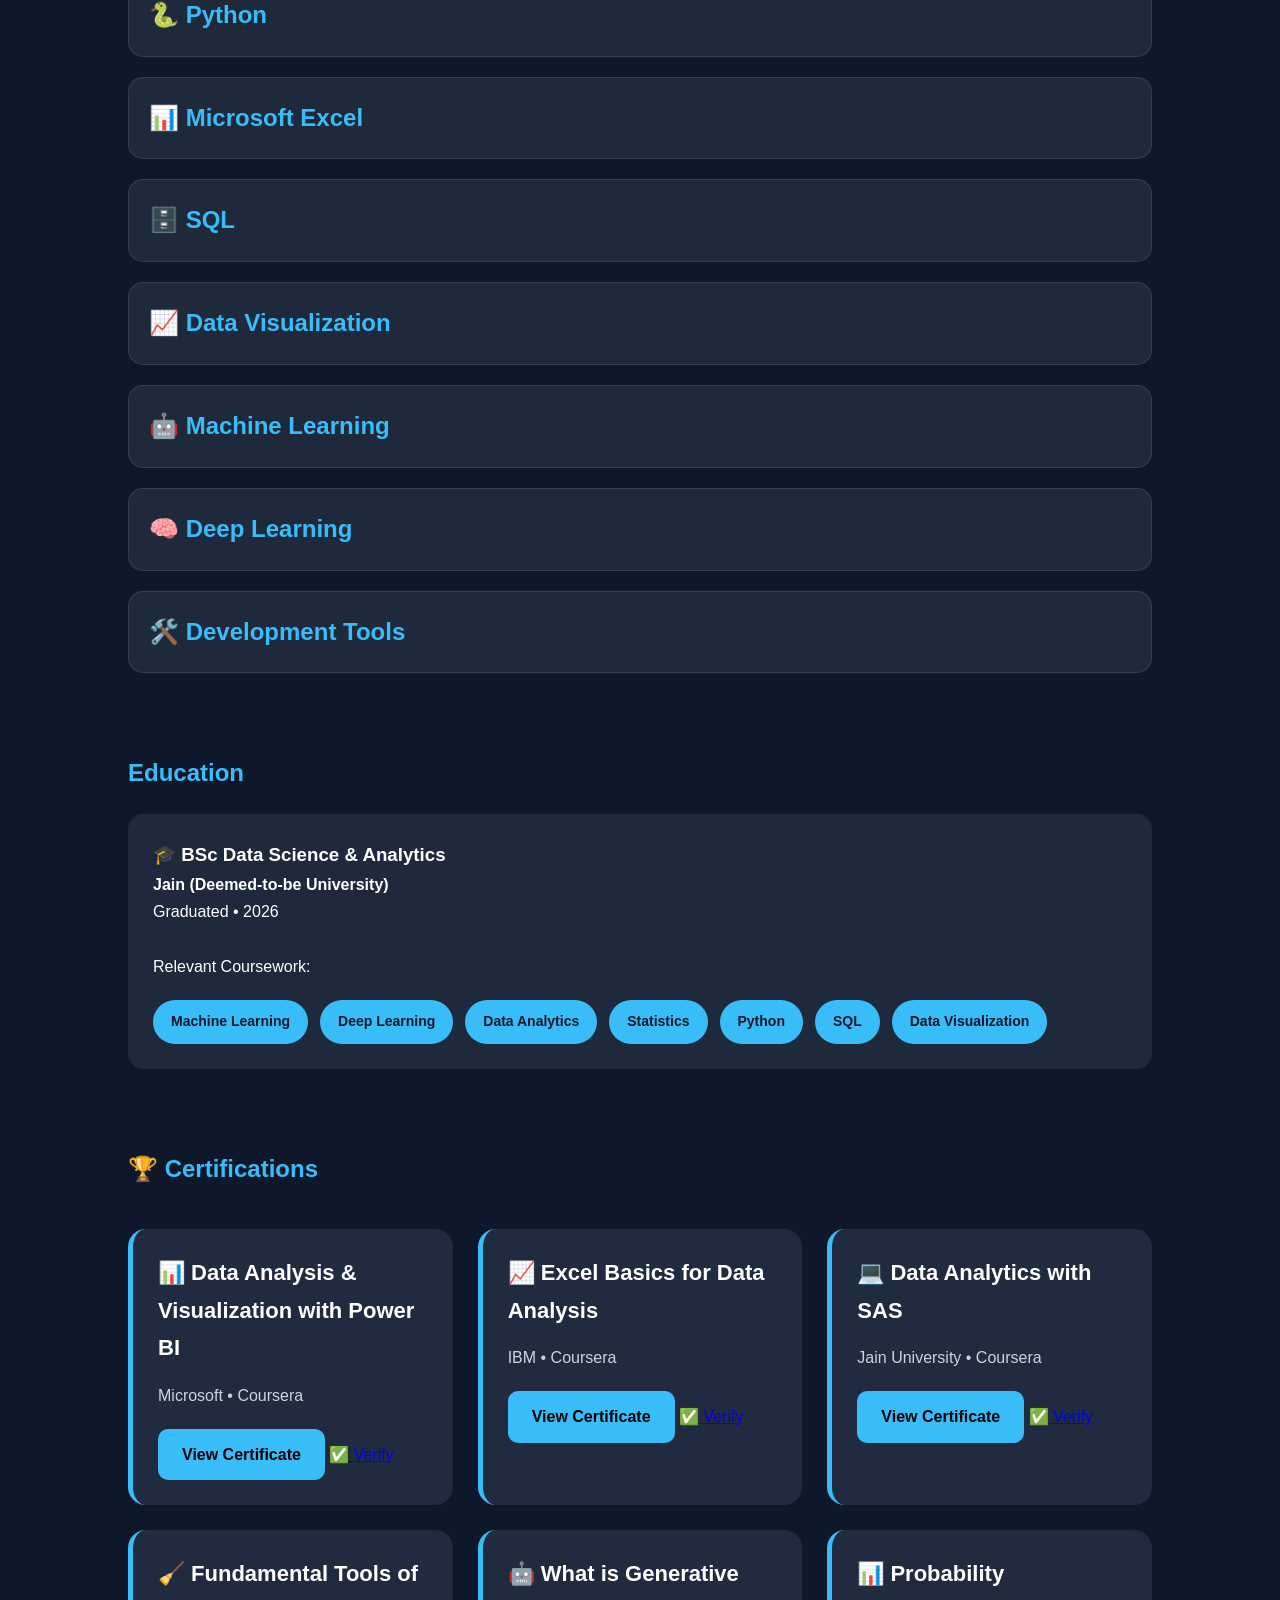
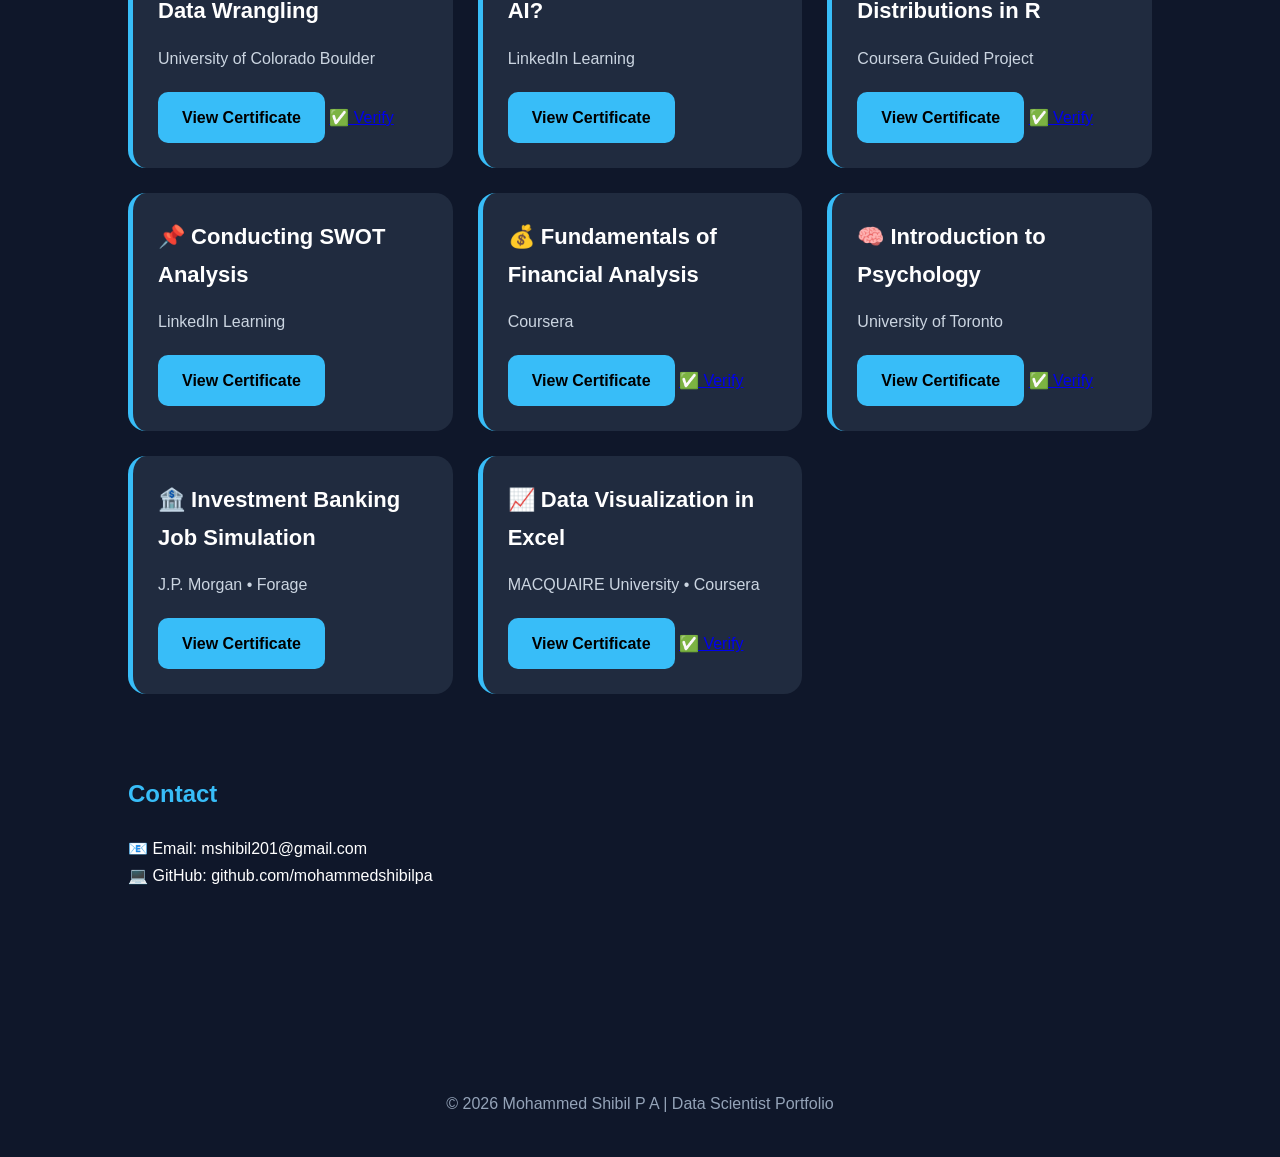
==== commit a5506452: "Update index.html" ====
--- a/index.html
+++ b/index.html
@@ -43,7 +43,7 @@
 
 <h2>About Me</h2>
 
-<div class="about-card">
+<div class="about-container">
 
 <p class="about-text">
 
--- a/style.css
+++ b/style.css
@@ -57,37 +57,47 @@
     margin-bottom:80px;
 }
 .about-card{
-
-display:flex;
-
-flex-direction:column;
-
-justify-content:center;
-
-align-items:center;
-
-text-align:center;
-
-background:#111b2f;
-
-border:1px solid #1d7bc8;
-
-border-radius:20px;
-
-padding:35px;
-
-text-decoration:none;
-
-color:white;
-
-transition:.35s;
-
-cursor:pointer;
-
-min-height:220px;
-
-}
-
+    display:flex;
+    flex-direction:column;
+    justify-content:center;
+    align-items:center;
+    text-align:center;
+
+    background:#111b2f;
+    border:1px solid rgba(56,189,248,.3);
+    border-radius:20px;
+
+    padding:35px;
+    min-height:220px;
+
+    text-decoration:none;
+    color:white;
+
+    transition:all .35s ease;
+    cursor:pointer;
+}
+
+.about-card:hover{
+    transform:translateY(-10px);
+    background:#17233c;
+    border-color:#38bdf8;
+    box-shadow:0 15px 35px rgba(56,189,248,.25);
+}
+
+.about-card h3{
+    color:#38bdf8;
+    font-size:28px;
+    margin:15px 0 10px;
+}
+
+.about-card p{
+    color:#d4d4d4;
+    font-size:17px;
+}
+
+.icon{
+    font-size:40px;
+}
 .about-text{
     font-size:20px;
     line-height:1.8;
@@ -322,26 +332,10 @@
 
 }
 .about-grid{
-
-display:grid;
-
-grid-template-columns:repeat(auto-fit,minmax(220px,1fr));
-
-gap:25px;
-
-margin-top:40px;
-
-}
-.about-card:hover{
-
-transform:translateY(-10px);
-
-background:#17233c;
-
-box-shadow:0 15px 35px rgba(56,189,248,.25);
-
-border-color:#38bdf8;
-
+    display:grid;
+    grid-template-columns:repeat(3,1fr);
+    gap:25px;
+    margin-top:40px;
 }
 .icon{
 
@@ -350,31 +344,18 @@
 margin-bottom:20px;
 
 }
-.about-card h3{
-
-color:#38bdf8;
-
-font-size:28px;
-
-margin-bottom:15px;
-
-}
-.about-card p{
-
-color:#d4d4d4;
-
-font-size:17px;
-
-}
-.about-card{
-    text-decoration:none;
-    color:white;
-}
-
-.about-card h3{
-    color:#38bdf8;
-}
-
-.about-card p{
-    color:white;
-}
+@media(max-width:1000px){
+
+.about-grid{
+    grid-template-columns:repeat(2,1fr);
+}
+
+}
+
+@media(max-width:700px){
+
+.about-grid{
+    grid-template-columns:1fr;
+}
+
+}
